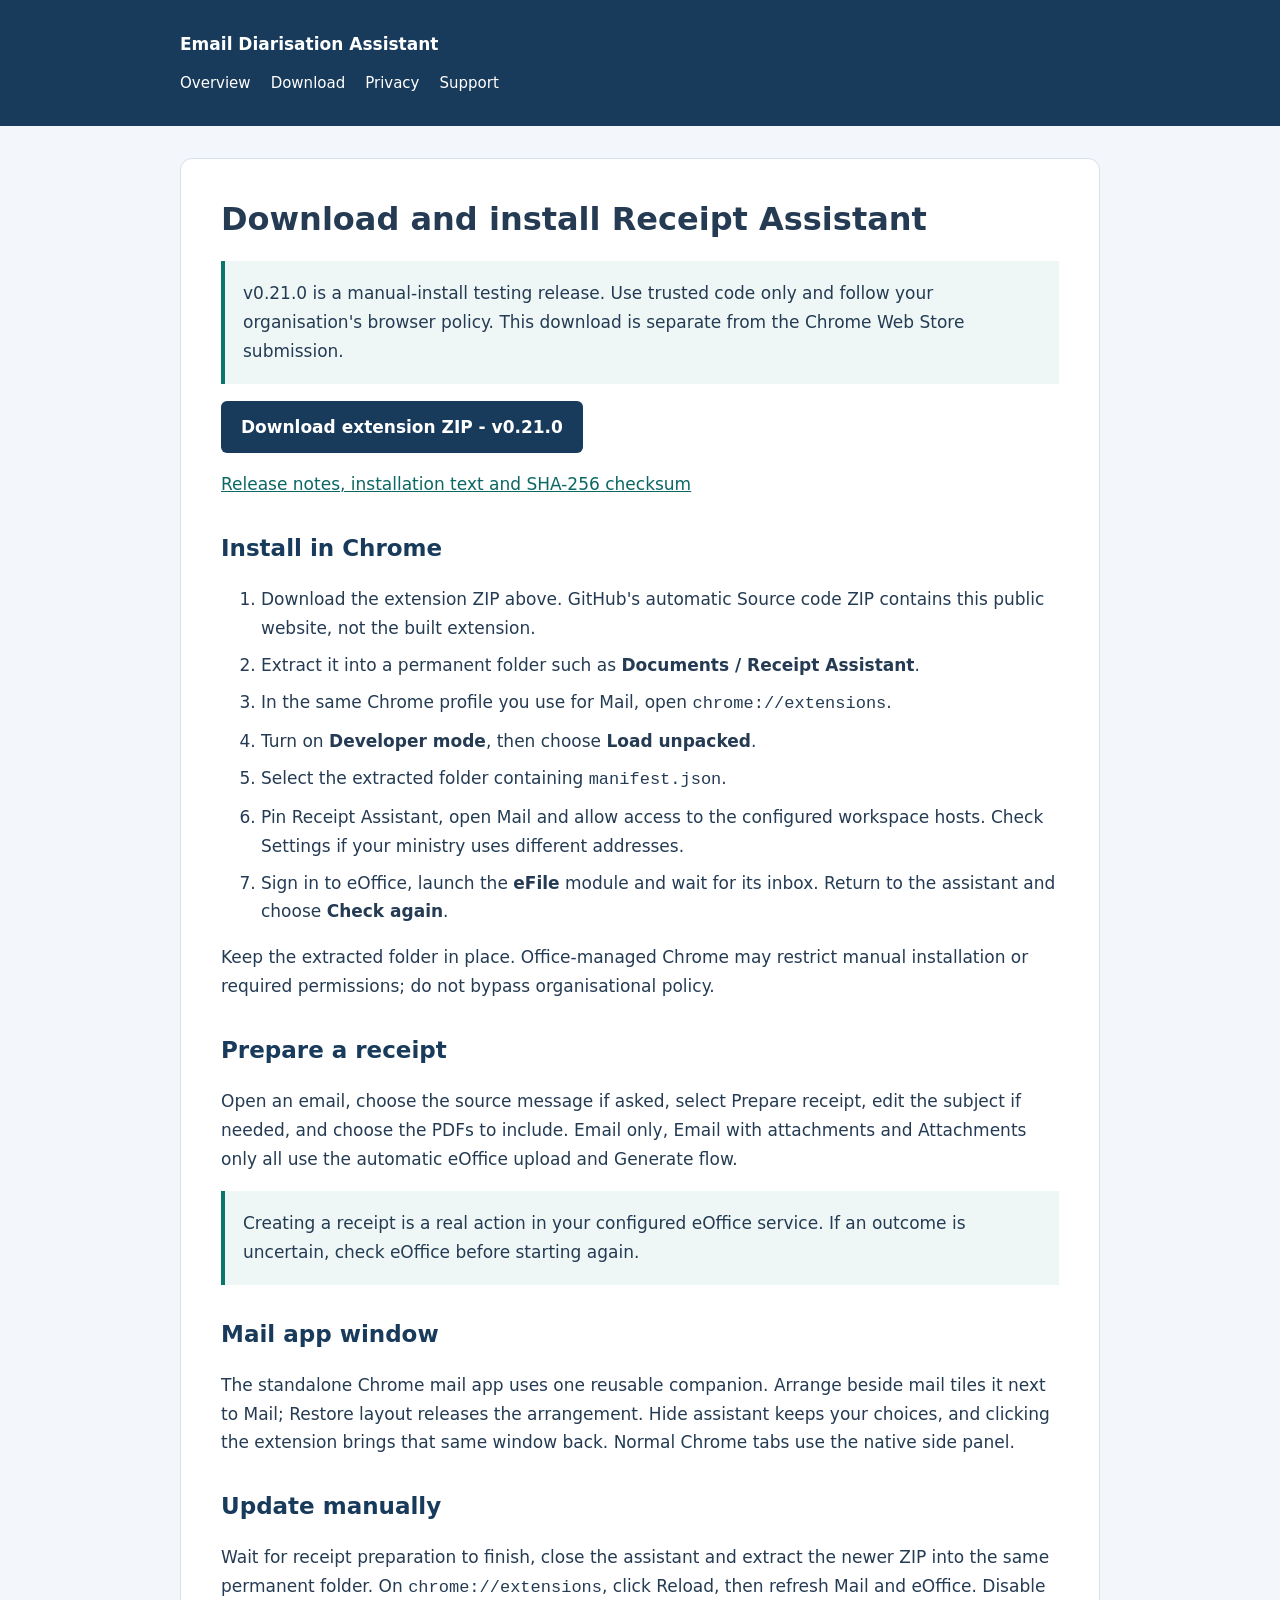
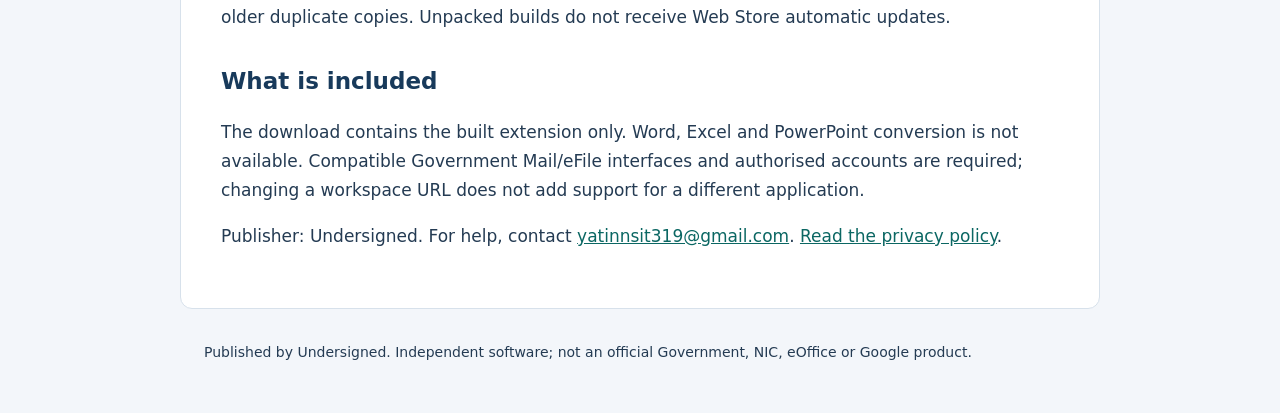
==== download.html @ d0b3bc7a "Publish v0.21.0 manual installation guide and current privacy disclosures" ====
<!doctype html><html lang="en"><head><meta charset="utf-8"><meta name="viewport" content="width=device-width,initial-scale=1"><meta name="referrer" content="no-referrer"><meta http-equiv="Content-Security-Policy" content="default-src 'none'; style-src 'self'; img-src 'self'; base-uri 'none'; form-action 'none'"><title>Download | Receipt Assistant</title><link rel="stylesheet" href="style.css"></head><body><header><strong>Email Diarisation Assistant</strong><nav><a href="index.html">Overview</a><a href="download.html">Download</a><a href="privacy.html">Privacy</a><a href="support.html">Support</a></nav></header><main><h1>Download and install Receipt Assistant</h1><p class="notice">v0.21.0 is a manual-install testing release. Use trusted code only and follow your organisation's browser policy. This download is separate from the Chrome Web Store submission.</p><p><a class="download-button" href="https://github.com/leapfrog7/receipt-assistant-site/releases/download/v0.21.0/email-diarisation-assistant-0.21.0.zip">Download extension ZIP - v0.21.0</a></p><p><a href="https://github.com/leapfrog7/receipt-assistant-site/releases/tag/v0.21.0">Release notes, installation text and SHA-256 checksum</a></p><h2>Install in Chrome</h2><ol><li>Download the extension ZIP above. GitHub's automatic Source code ZIP contains this public website, not the built extension.</li><li>Extract it into a permanent folder such as <strong>Documents / Receipt Assistant</strong>.</li><li>In the same Chrome profile you use for Mail, open <code>chrome://extensions</code>.</li><li>Turn on <strong>Developer mode</strong>, then choose <strong>Load unpacked</strong>.</li><li>Select the extracted folder containing <code>manifest.json</code>.</li><li>Pin Receipt Assistant, open Mail and allow access to the configured workspace hosts. Check Settings if your ministry uses different addresses.</li><li>Sign in to eOffice, launch the <strong>eFile</strong> module and wait for its inbox. Return to the assistant and choose <strong>Check again</strong>.</li></ol><p>Keep the extracted folder in place. Office-managed Chrome may restrict manual installation or required permissions; do not bypass organisational policy.</p><h2>Prepare a receipt</h2><p>Open an email, choose the source message if asked, select Prepare receipt, edit the subject if needed, and choose the PDFs to include. Email only, Email with attachments and Attachments only all use the automatic eOffice upload and Generate flow.</p><p class="notice">Creating a receipt is a real action in your configured eOffice service. If an outcome is uncertain, check eOffice before starting again.</p><h2>Mail app window</h2><p>The standalone Chrome mail app uses one reusable companion. Arrange beside mail tiles it next to Mail; Restore layout releases the arrangement. Hide assistant keeps your choices, and clicking the extension brings that same window back. Normal Chrome tabs use the native side panel.</p><h2>Update manually</h2><p>Wait for receipt preparation to finish, close the assistant and extract the newer ZIP into the same permanent folder. On <code>chrome://extensions</code>, click Reload, then refresh Mail and eOffice. Disable older duplicate copies. Unpacked builds do not receive Web Store automatic updates.</p><h2>What is included</h2><p>The download contains the built extension only. Word, Excel and PowerPoint conversion is not available. Compatible Government Mail/eFile interfaces and authorised accounts are required; changing a workspace URL does not add support for a different application.</p><p>Publisher: Undersigned. For help, contact <a href="mailto:yatinnsit319@gmail.com">yatinnsit319@gmail.com</a>. <a href="privacy.html">Read the privacy policy</a>.</p></main><footer>Published by Undersigned. Independent software; not an official Government, NIC, eOffice or Google product.</footer></body></html>
---- style.css ----
*{box-sizing:border-box}body{margin:0;background:#f3f6fa;color:#243b53;font:17px/1.7 system-ui,sans-serif}header{background:#183a5b;color:white;padding:30px max(24px,calc((100% - 920px)/2))}header a{color:white;text-decoration:none;margin-right:22px}nav{font-size:15px;margin-top:12px}main{max-width:920px;margin:32px auto;background:white;border:1px solid #d7e1eb;border-radius:12px;padding:40px}h1{font-size:32px;line-height:1.25;margin-top:0}h2{font-size:23px;margin:30px 0 10px;color:#183a5b}a{color:#0b6763}li{margin:8px 0}.notice{padding:18px;border-left:4px solid #0b766e;background:#eef7f6}.muted{color:#52677d;font-size:15px}footer{max-width:920px;margin:24px auto;padding:0 24px 30px;font-size:14px}table{border-collapse:collapse;width:100%}td,th{padding:12px;text-align:left;border:1px solid #d7e1eb;vertical-align:top}@media(max-width:640px){main{margin:16px;padding:24px}h1{font-size:27px}table{font-size:14px}}
.download-button{display:inline-block;background:#183a5b;color:white;padding:12px 20px;border-radius:6px;font-weight:650;text-decoration:none}.download-button:hover{background:#264d72}a:focus-visible{outline:3px solid #176eaa;outline-offset:4px}code{overflow-wrap:anywhere}nav{display:flex;gap:10px 20px;flex-wrap:wrap}header nav a{margin-right:0}
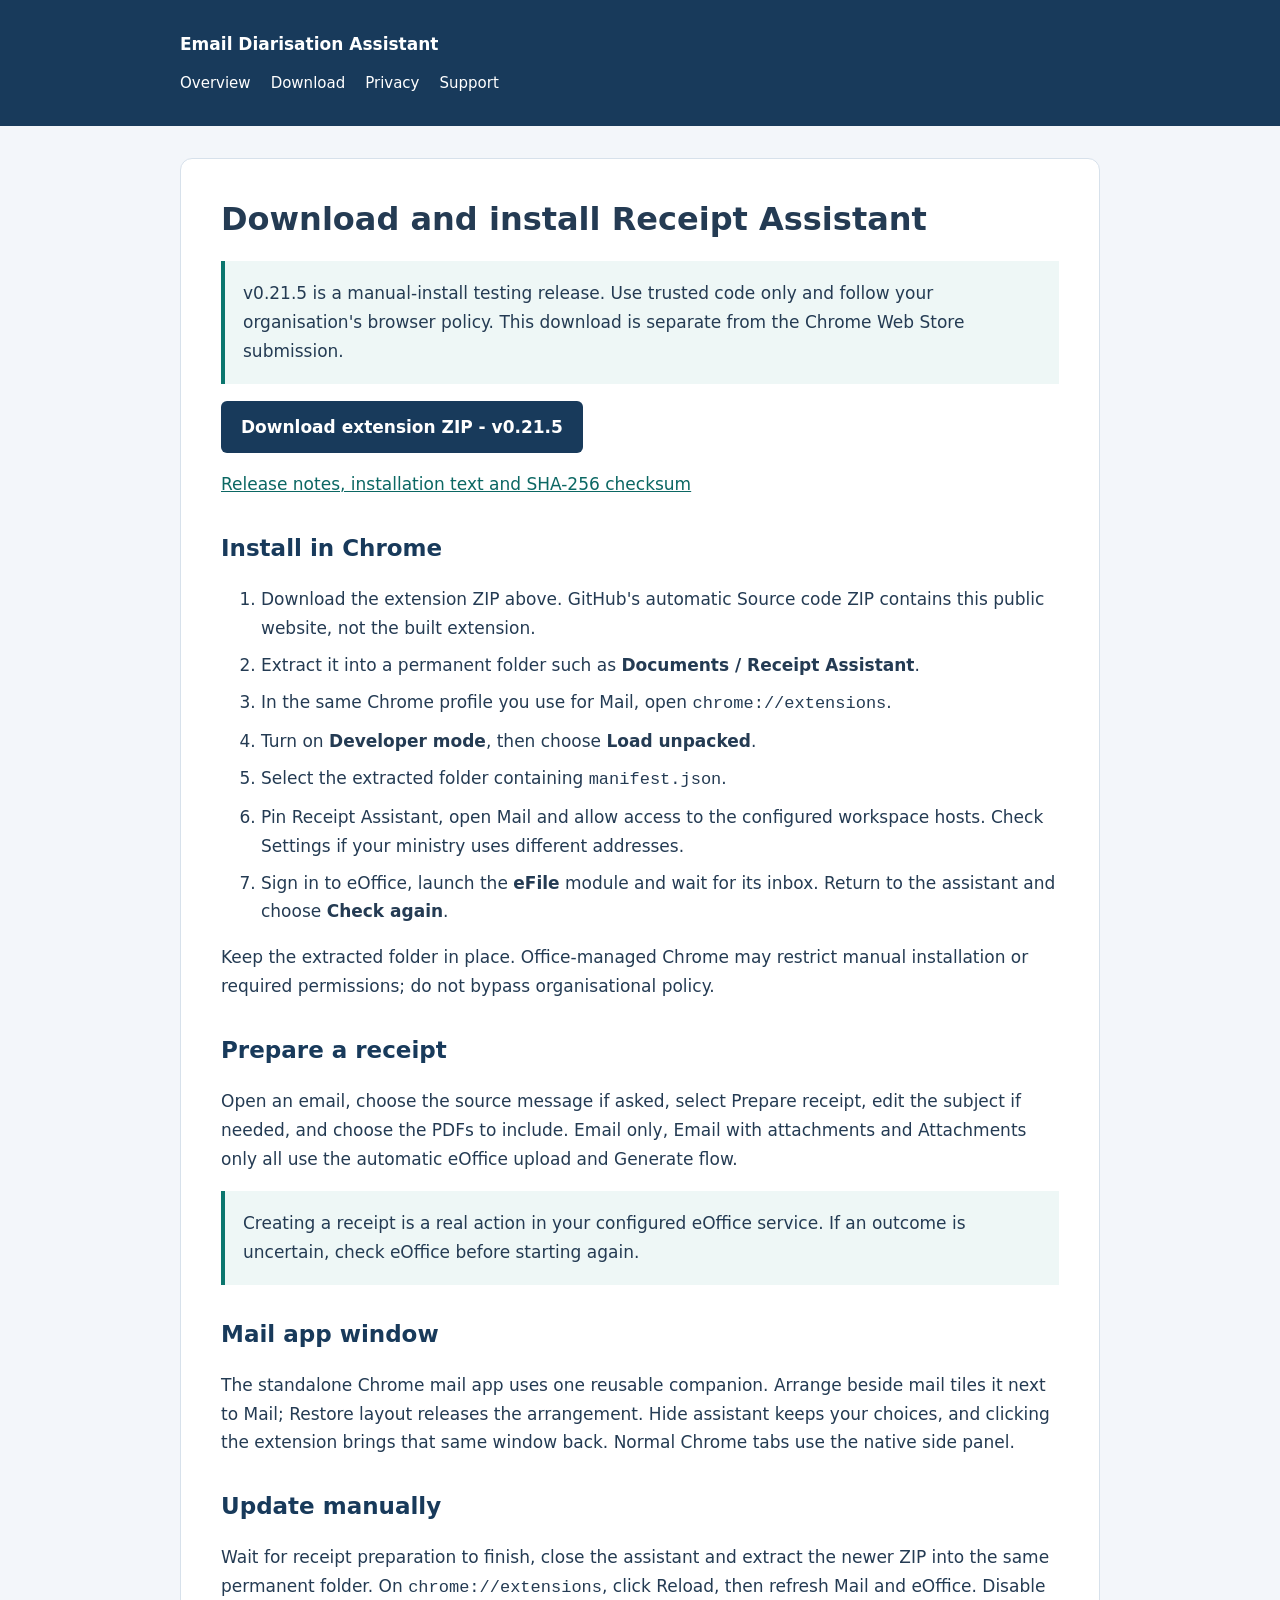
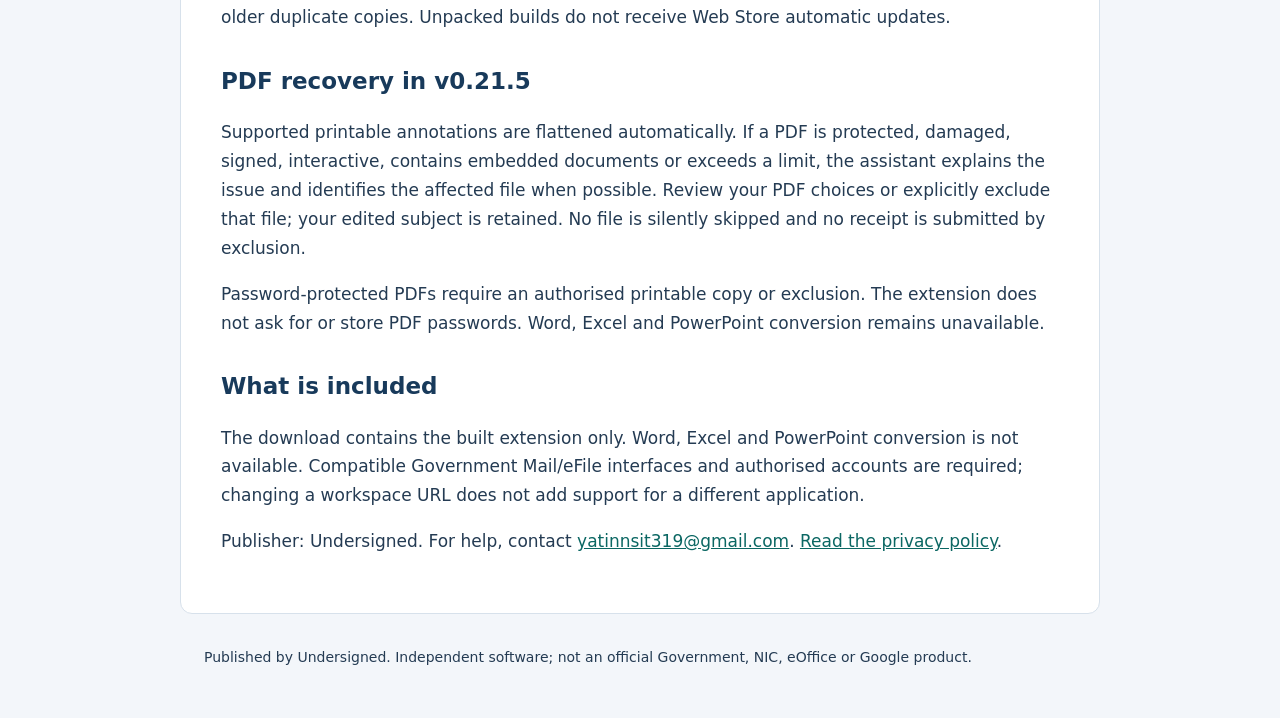
==== commit 8e3d8a2a: "Publish v0.21.5 download and PDF resilience guidance" ====
--- a/download.html
+++ b/download.html
@@ -1 +1 @@
-<!doctype html><html lang="en"><head><meta charset="utf-8"><meta name="viewport" content="width=device-width,initial-scale=1"><meta name="referrer" content="no-referrer"><meta http-equiv="Content-Security-Policy" content="default-src 'none'; style-src 'self'; img-src 'self'; base-uri 'none'; form-action 'none'"><title>Download | Receipt Assistant</title><link rel="stylesheet" href="style.css"></head><body><header><strong>Email Diarisation Assistant</strong><nav><a href="index.html">Overview</a><a href="download.html">Download</a><a href="privacy.html">Privacy</a><a href="support.html">Support</a></nav></header><main><h1>Download and install Receipt Assistant</h1><p class="notice">v0.21.0 is a manual-install testing release. Use trusted code only and follow your organisation's browser policy. This download is separate from the Chrome Web Store submission.</p><p><a class="download-button" href="https://github.com/leapfrog7/receipt-assistant-site/releases/download/v0.21.0/email-diarisation-assistant-0.21.0.zip">Download extension ZIP - v0.21.0</a></p><p><a href="https://github.com/leapfrog7/receipt-assistant-site/releases/tag/v0.21.0">Release notes, installation text and SHA-256 checksum</a></p><h2>Install in Chrome</h2><ol><li>Download the extension ZIP above. GitHub's automatic Source code ZIP contains this public website, not the built extension.</li><li>Extract it into a permanent folder such as <strong>Documents / Receipt Assistant</strong>.</li><li>In the same Chrome profile you use for Mail, open <code>chrome://extensions</code>.</li><li>Turn on <strong>Developer mode</strong>, then choose <strong>Load unpacked</strong>.</li><li>Select the extracted folder containing <code>manifest.json</code>.</li><li>Pin Receipt Assistant, open Mail and allow access to the configured workspace hosts. Check Settings if your ministry uses different addresses.</li><li>Sign in to eOffice, launch the <strong>eFile</strong> module and wait for its inbox. Return to the assistant and choose <strong>Check again</strong>.</li></ol><p>Keep the extracted folder in place. Office-managed Chrome may restrict manual installation or required permissions; do not bypass organisational policy.</p><h2>Prepare a receipt</h2><p>Open an email, choose the source message if asked, select Prepare receipt, edit the subject if needed, and choose the PDFs to include. Email only, Email with attachments and Attachments only all use the automatic eOffice upload and Generate flow.</p><p class="notice">Creating a receipt is a real action in your configured eOffice service. If an outcome is uncertain, check eOffice before starting again.</p><h2>Mail app window</h2><p>The standalone Chrome mail app uses one reusable companion. Arrange beside mail tiles it next to Mail; Restore layout releases the arrangement. Hide assistant keeps your choices, and clicking the extension brings that same window back. Normal Chrome tabs use the native side panel.</p><h2>Update manually</h2><p>Wait for receipt preparation to finish, close the assistant and extract the newer ZIP into the same permanent folder. On <code>chrome://extensions</code>, click Reload, then refresh Mail and eOffice. Disable older duplicate copies. Unpacked builds do not receive Web Store automatic updates.</p><h2>What is included</h2><p>The download contains the built extension only. Word, Excel and PowerPoint conversion is not available. Compatible Government Mail/eFile interfaces and authorised accounts are required; changing a workspace URL does not add support for a different application.</p><p>Publisher: Undersigned. For help, contact <a href="mailto:yatinnsit319@gmail.com">yatinnsit319@gmail.com</a>. <a href="privacy.html">Read the privacy policy</a>.</p></main><footer>Published by Undersigned. Independent software; not an official Government, NIC, eOffice or Google product.</footer></body></html>+<!doctype html><html lang="en"><head><meta charset="utf-8"><meta name="viewport" content="width=device-width,initial-scale=1"><meta name="referrer" content="no-referrer"><meta http-equiv="Content-Security-Policy" content="default-src 'none'; style-src 'self'; img-src 'self'; base-uri 'none'; form-action 'none'"><title>Download | Receipt Assistant</title><link rel="stylesheet" href="style.css"></head><body><header><strong>Email Diarisation Assistant</strong><nav><a href="index.html">Overview</a><a href="download.html">Download</a><a href="privacy.html">Privacy</a><a href="support.html">Support</a></nav></header><main><h1>Download and install Receipt Assistant</h1><p class="notice">v0.21.5 is a manual-install testing release. Use trusted code only and follow your organisation's browser policy. This download is separate from the Chrome Web Store submission.</p><p><a class="download-button" href="https://github.com/leapfrog7/receipt-assistant-site/releases/download/v0.21.5/email-diarisation-assistant-0.21.5.zip">Download extension ZIP - v0.21.5</a></p><p><a href="https://github.com/leapfrog7/receipt-assistant-site/releases/tag/v0.21.5">Release notes, installation text and SHA-256 checksum</a></p><h2>Install in Chrome</h2><ol><li>Download the extension ZIP above. GitHub's automatic Source code ZIP contains this public website, not the built extension.</li><li>Extract it into a permanent folder such as <strong>Documents / Receipt Assistant</strong>.</li><li>In the same Chrome profile you use for Mail, open <code>chrome://extensions</code>.</li><li>Turn on <strong>Developer mode</strong>, then choose <strong>Load unpacked</strong>.</li><li>Select the extracted folder containing <code>manifest.json</code>.</li><li>Pin Receipt Assistant, open Mail and allow access to the configured workspace hosts. Check Settings if your ministry uses different addresses.</li><li>Sign in to eOffice, launch the <strong>eFile</strong> module and wait for its inbox. Return to the assistant and choose <strong>Check again</strong>.</li></ol><p>Keep the extracted folder in place. Office-managed Chrome may restrict manual installation or required permissions; do not bypass organisational policy.</p><h2>Prepare a receipt</h2><p>Open an email, choose the source message if asked, select Prepare receipt, edit the subject if needed, and choose the PDFs to include. Email only, Email with attachments and Attachments only all use the automatic eOffice upload and Generate flow.</p><p class="notice">Creating a receipt is a real action in your configured eOffice service. If an outcome is uncertain, check eOffice before starting again.</p><h2>Mail app window</h2><p>The standalone Chrome mail app uses one reusable companion. Arrange beside mail tiles it next to Mail; Restore layout releases the arrangement. Hide assistant keeps your choices, and clicking the extension brings that same window back. Normal Chrome tabs use the native side panel.</p><h2>Update manually</h2><p>Wait for receipt preparation to finish, close the assistant and extract the newer ZIP into the same permanent folder. On <code>chrome://extensions</code>, click Reload, then refresh Mail and eOffice. Disable older duplicate copies. Unpacked builds do not receive Web Store automatic updates.</p><h2>PDF recovery in v0.21.5</h2><p>Supported printable annotations are flattened automatically. If a PDF is protected, damaged, signed, interactive, contains embedded documents or exceeds a limit, the assistant explains the issue and identifies the affected file when possible. Review your PDF choices or explicitly exclude that file; your edited subject is retained. No file is silently skipped and no receipt is submitted by exclusion.</p><p>Password-protected PDFs require an authorised printable copy or exclusion. The extension does not ask for or store PDF passwords. Word, Excel and PowerPoint conversion remains unavailable.</p><h2>What is included</h2><p>The download contains the built extension only. Word, Excel and PowerPoint conversion is not available. Compatible Government Mail/eFile interfaces and authorised accounts are required; changing a workspace URL does not add support for a different application.</p><p>Publisher: Undersigned. For help, contact <a href="mailto:yatinnsit319@gmail.com">yatinnsit319@gmail.com</a>. <a href="privacy.html">Read the privacy policy</a>.</p></main><footer>Published by Undersigned. Independent software; not an official Government, NIC, eOffice or Google product.</footer></body></html>
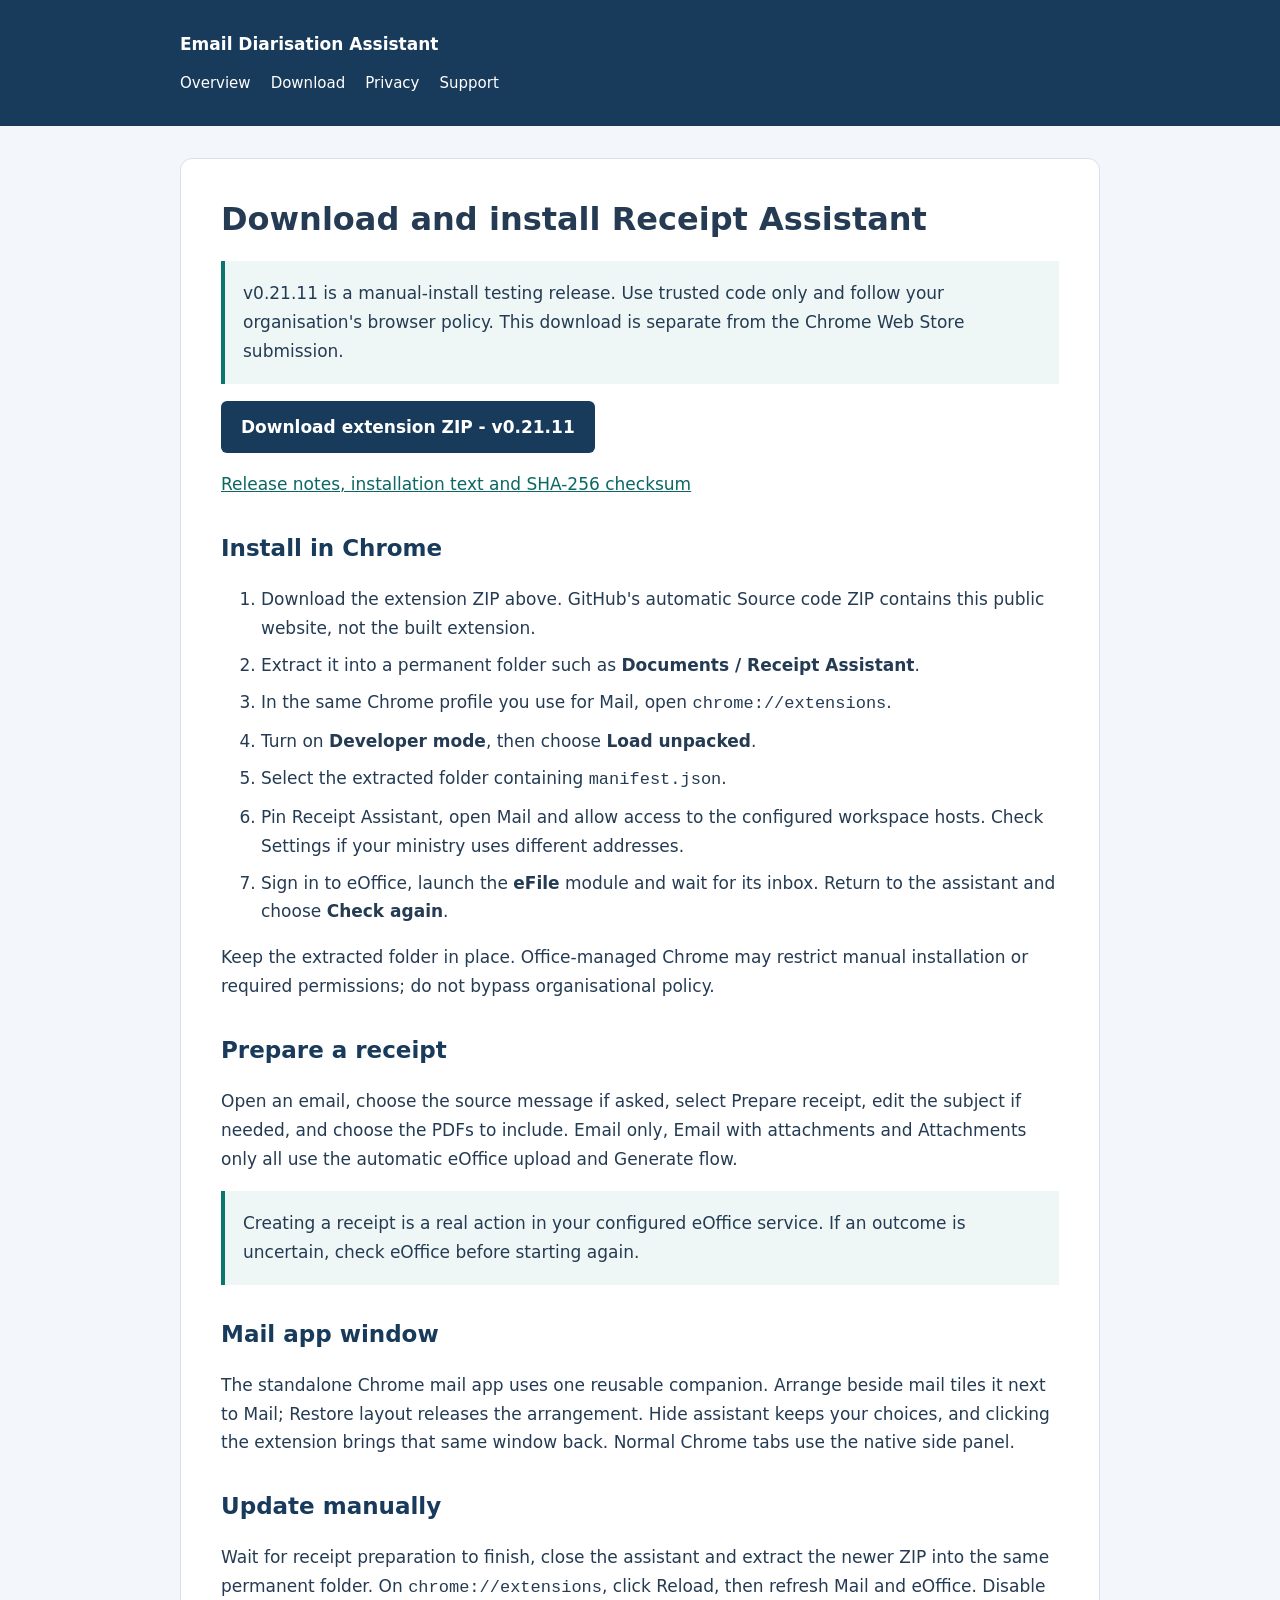
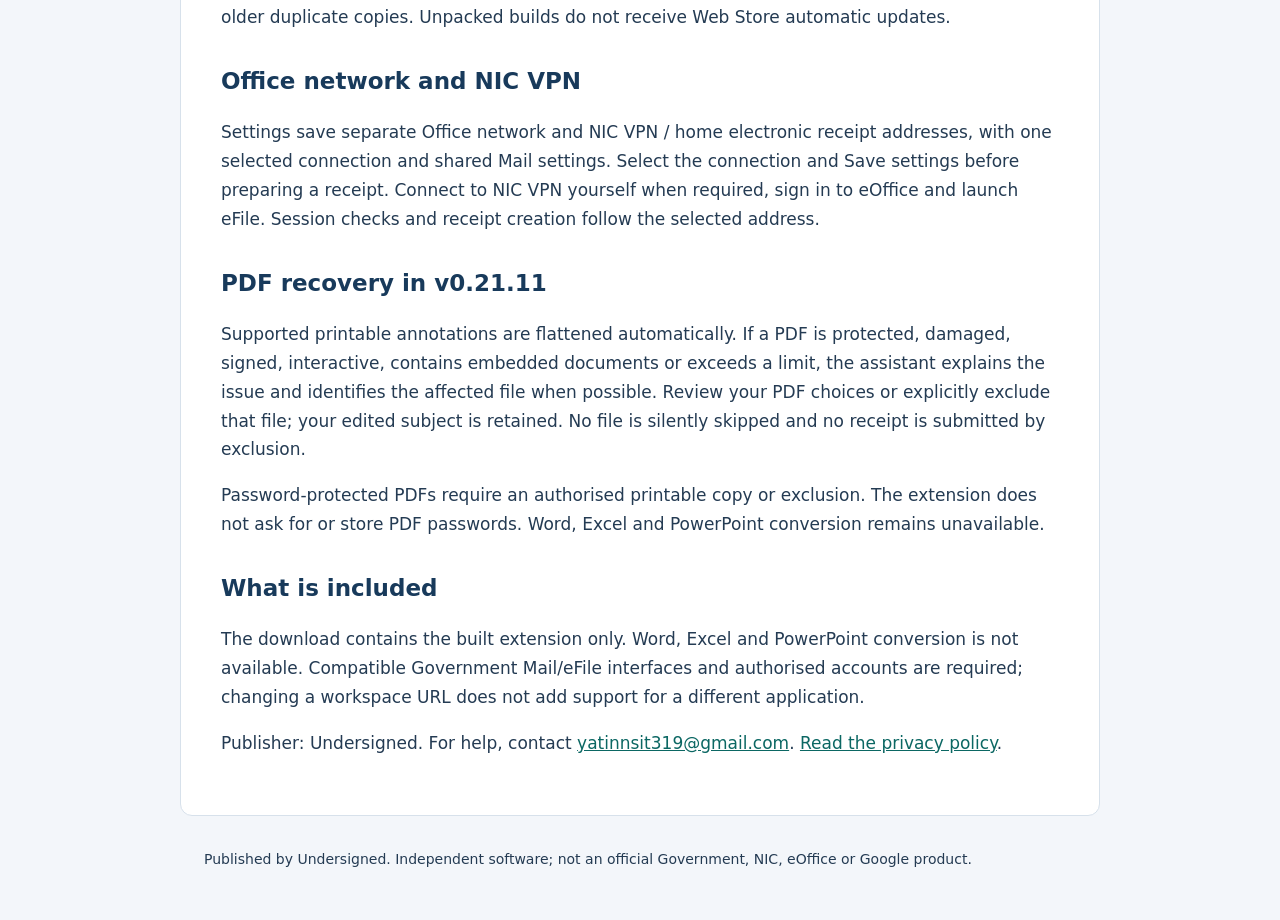
==== commit ace8997f: "Publish v0.21.11 installation guide and NIC VPN profiles" ====
--- a/download.html
+++ b/download.html
@@ -1 +1 @@
-<!doctype html><html lang="en"><head><meta charset="utf-8"><meta name="viewport" content="width=device-width,initial-scale=1"><meta name="referrer" content="no-referrer"><meta http-equiv="Content-Security-Policy" content="default-src 'none'; style-src 'self'; img-src 'self'; base-uri 'none'; form-action 'none'"><title>Download | Receipt Assistant</title><link rel="stylesheet" href="style.css"></head><body><header><strong>Email Diarisation Assistant</strong><nav><a href="index.html">Overview</a><a href="download.html">Download</a><a href="privacy.html">Privacy</a><a href="support.html">Support</a></nav></header><main><h1>Download and install Receipt Assistant</h1><p class="notice">v0.21.5 is a manual-install testing release. Use trusted code only and follow your organisation's browser policy. This download is separate from the Chrome Web Store submission.</p><p><a class="download-button" href="https://github.com/leapfrog7/receipt-assistant-site/releases/download/v0.21.5/email-diarisation-assistant-0.21.5.zip">Download extension ZIP - v0.21.5</a></p><p><a href="https://github.com/leapfrog7/receipt-assistant-site/releases/tag/v0.21.5">Release notes, installation text and SHA-256 checksum</a></p><h2>Install in Chrome</h2><ol><li>Download the extension ZIP above. GitHub's automatic Source code ZIP contains this public website, not the built extension.</li><li>Extract it into a permanent folder such as <strong>Documents / Receipt Assistant</strong>.</li><li>In the same Chrome profile you use for Mail, open <code>chrome://extensions</code>.</li><li>Turn on <strong>Developer mode</strong>, then choose <strong>Load unpacked</strong>.</li><li>Select the extracted folder containing <code>manifest.json</code>.</li><li>Pin Receipt Assistant, open Mail and allow access to the configured workspace hosts. Check Settings if your ministry uses different addresses.</li><li>Sign in to eOffice, launch the <strong>eFile</strong> module and wait for its inbox. Return to the assistant and choose <strong>Check again</strong>.</li></ol><p>Keep the extracted folder in place. Office-managed Chrome may restrict manual installation or required permissions; do not bypass organisational policy.</p><h2>Prepare a receipt</h2><p>Open an email, choose the source message if asked, select Prepare receipt, edit the subject if needed, and choose the PDFs to include. Email only, Email with attachments and Attachments only all use the automatic eOffice upload and Generate flow.</p><p class="notice">Creating a receipt is a real action in your configured eOffice service. If an outcome is uncertain, check eOffice before starting again.</p><h2>Mail app window</h2><p>The standalone Chrome mail app uses one reusable companion. Arrange beside mail tiles it next to Mail; Restore layout releases the arrangement. Hide assistant keeps your choices, and clicking the extension brings that same window back. Normal Chrome tabs use the native side panel.</p><h2>Update manually</h2><p>Wait for receipt preparation to finish, close the assistant and extract the newer ZIP into the same permanent folder. On <code>chrome://extensions</code>, click Reload, then refresh Mail and eOffice. Disable older duplicate copies. Unpacked builds do not receive Web Store automatic updates.</p><h2>PDF recovery in v0.21.5</h2><p>Supported printable annotations are flattened automatically. If a PDF is protected, damaged, signed, interactive, contains embedded documents or exceeds a limit, the assistant explains the issue and identifies the affected file when possible. Review your PDF choices or explicitly exclude that file; your edited subject is retained. No file is silently skipped and no receipt is submitted by exclusion.</p><p>Password-protected PDFs require an authorised printable copy or exclusion. The extension does not ask for or store PDF passwords. Word, Excel and PowerPoint conversion remains unavailable.</p><h2>What is included</h2><p>The download contains the built extension only. Word, Excel and PowerPoint conversion is not available. Compatible Government Mail/eFile interfaces and authorised accounts are required; changing a workspace URL does not add support for a different application.</p><p>Publisher: Undersigned. For help, contact <a href="mailto:yatinnsit319@gmail.com">yatinnsit319@gmail.com</a>. <a href="privacy.html">Read the privacy policy</a>.</p></main><footer>Published by Undersigned. Independent software; not an official Government, NIC, eOffice or Google product.</footer></body></html>
+<!doctype html><html lang="en"><head><meta charset="utf-8"><meta name="viewport" content="width=device-width,initial-scale=1"><meta name="referrer" content="no-referrer"><meta http-equiv="Content-Security-Policy" content="default-src 'none'; style-src 'self'; img-src 'self'; base-uri 'none'; form-action 'none'"><title>Download | Receipt Assistant</title><link rel="stylesheet" href="style.css"></head><body><header><strong>Email Diarisation Assistant</strong><nav><a href="index.html">Overview</a><a href="download.html">Download</a><a href="privacy.html">Privacy</a><a href="support.html">Support</a></nav></header><main><h1>Download and install Receipt Assistant</h1><p class="notice">v0.21.11 is a manual-install testing release. Use trusted code only and follow your organisation's browser policy. This download is separate from the Chrome Web Store submission.</p><p><a class="download-button" href="https://github.com/leapfrog7/receipt-assistant-site/releases/download/v0.21.11/email-diarisation-assistant-0.21.11.zip">Download extension ZIP - v0.21.11</a></p><p><a href="https://github.com/leapfrog7/receipt-assistant-site/releases/tag/v0.21.11">Release notes, installation text and SHA-256 checksum</a></p><h2>Install in Chrome</h2><ol><li>Download the extension ZIP above. GitHub's automatic Source code ZIP contains this public website, not the built extension.</li><li>Extract it into a permanent folder such as <strong>Documents / Receipt Assistant</strong>.</li><li>In the same Chrome profile you use for Mail, open <code>chrome://extensions</code>.</li><li>Turn on <strong>Developer mode</strong>, then choose <strong>Load unpacked</strong>.</li><li>Select the extracted folder containing <code>manifest.json</code>.</li><li>Pin Receipt Assistant, open Mail and allow access to the configured workspace hosts. Check Settings if your ministry uses different addresses.</li><li>Sign in to eOffice, launch the <strong>eFile</strong> module and wait for its inbox. Return to the assistant and choose <strong>Check again</strong>.</li></ol><p>Keep the extracted folder in place. Office-managed Chrome may restrict manual installation or required permissions; do not bypass organisational policy.</p><h2>Prepare a receipt</h2><p>Open an email, choose the source message if asked, select Prepare receipt, edit the subject if needed, and choose the PDFs to include. Email only, Email with attachments and Attachments only all use the automatic eOffice upload and Generate flow.</p><p class="notice">Creating a receipt is a real action in your configured eOffice service. If an outcome is uncertain, check eOffice before starting again.</p><h2>Mail app window</h2><p>The standalone Chrome mail app uses one reusable companion. Arrange beside mail tiles it next to Mail; Restore layout releases the arrangement. Hide assistant keeps your choices, and clicking the extension brings that same window back. Normal Chrome tabs use the native side panel.</p><h2>Update manually</h2><p>Wait for receipt preparation to finish, close the assistant and extract the newer ZIP into the same permanent folder. On <code>chrome://extensions</code>, click Reload, then refresh Mail and eOffice. Disable older duplicate copies. Unpacked builds do not receive Web Store automatic updates.</p><h2>Office network and NIC VPN</h2><p>Settings save separate Office network and NIC VPN / home electronic receipt addresses, with one selected connection and shared Mail settings. Select the connection and Save settings before preparing a receipt. Connect to NIC VPN yourself when required, sign in to eOffice and launch eFile. Session checks and receipt creation follow the selected address.</p><h2>PDF recovery in v0.21.11</h2><p>Supported printable annotations are flattened automatically. If a PDF is protected, damaged, signed, interactive, contains embedded documents or exceeds a limit, the assistant explains the issue and identifies the affected file when possible. Review your PDF choices or explicitly exclude that file; your edited subject is retained. No file is silently skipped and no receipt is submitted by exclusion.</p><p>Password-protected PDFs require an authorised printable copy or exclusion. The extension does not ask for or store PDF passwords. Word, Excel and PowerPoint conversion remains unavailable.</p><h2>What is included</h2><p>The download contains the built extension only. Word, Excel and PowerPoint conversion is not available. Compatible Government Mail/eFile interfaces and authorised accounts are required; changing a workspace URL does not add support for a different application.</p><p>Publisher: Undersigned. For help, contact <a href="mailto:yatinnsit319@gmail.com">yatinnsit319@gmail.com</a>. <a href="privacy.html">Read the privacy policy</a>.</p></main><footer>Published by Undersigned. Independent software; not an official Government, NIC, eOffice or Google product.</footer></body></html>
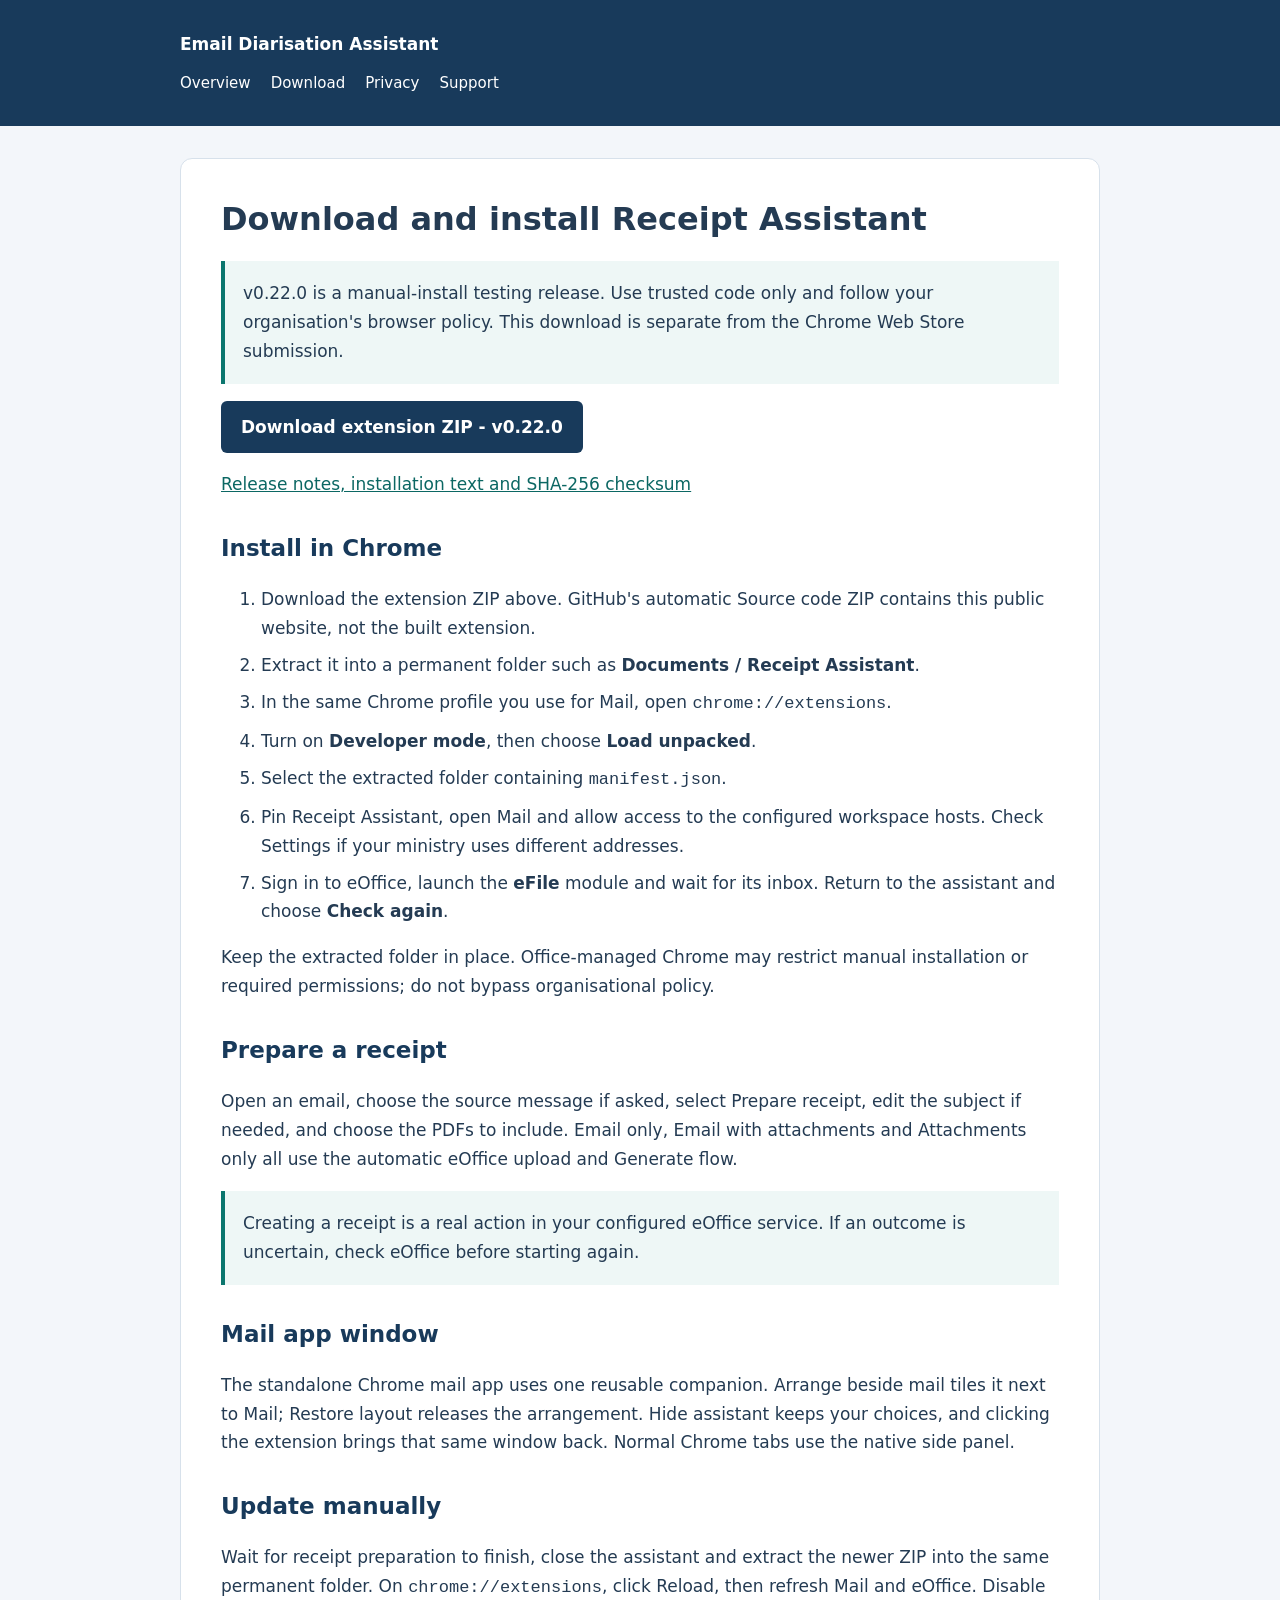
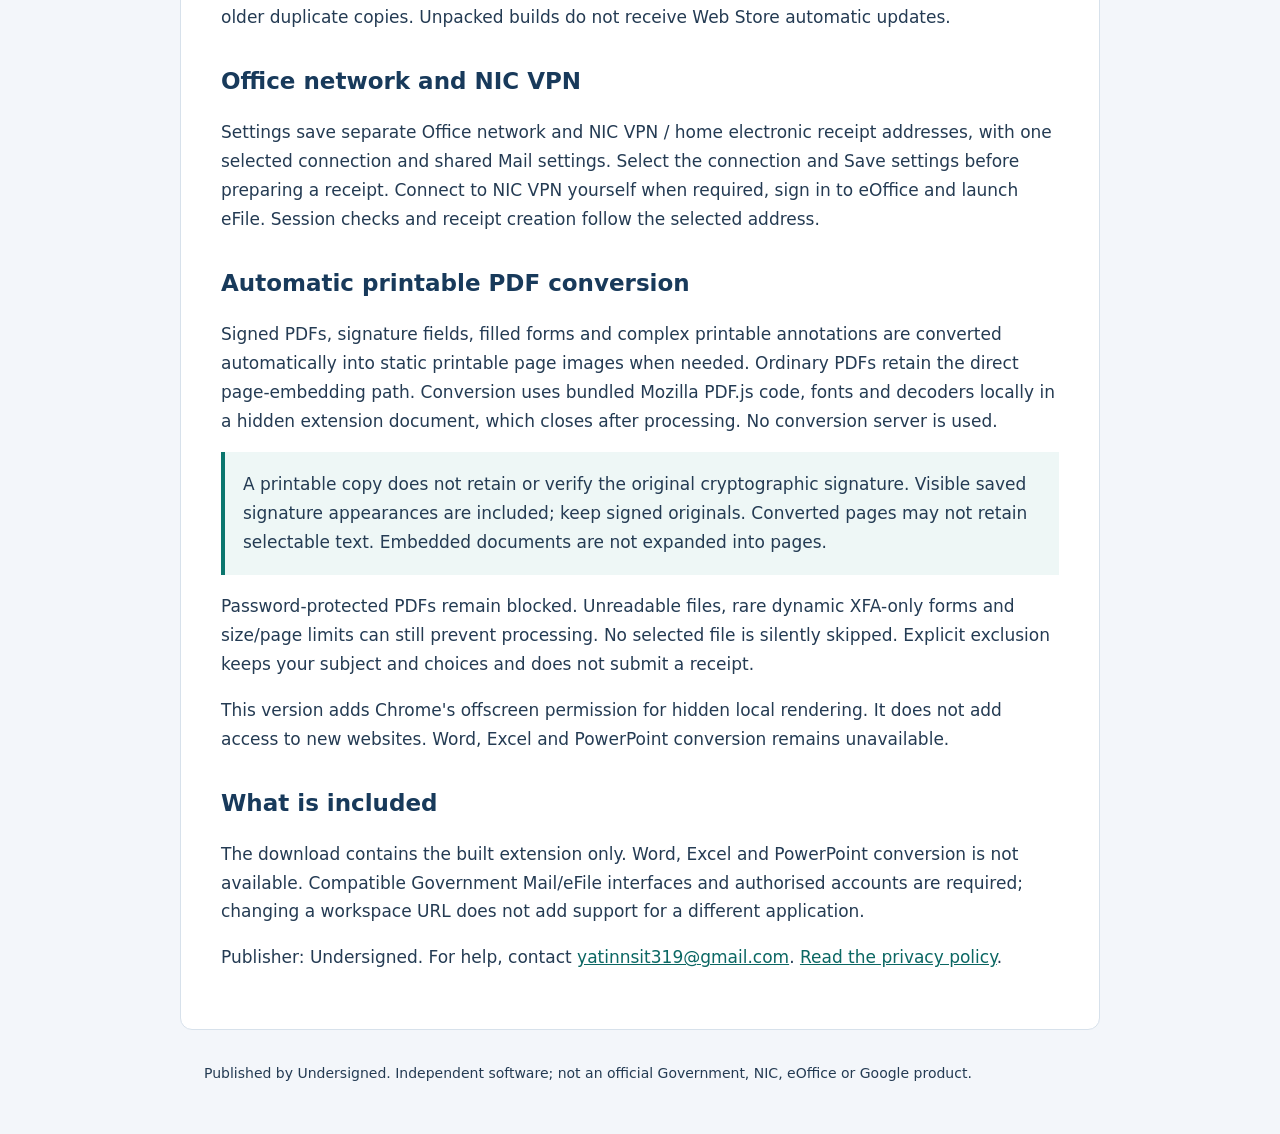
==== commit 823a57aa: "Publish v0.22.0 printable PDF conversion and privacy disclosures" ====
--- a/download.html
+++ b/download.html
@@ -1 +1 @@
-<!doctype html><html lang="en"><head><meta charset="utf-8"><meta name="viewport" content="width=device-width,initial-scale=1"><meta name="referrer" content="no-referrer"><meta http-equiv="Content-Security-Policy" content="default-src 'none'; style-src 'self'; img-src 'self'; base-uri 'none'; form-action 'none'"><title>Download | Receipt Assistant</title><link rel="stylesheet" href="style.css"></head><body><header><strong>Email Diarisation Assistant</strong><nav><a href="index.html">Overview</a><a href="download.html">Download</a><a href="privacy.html">Privacy</a><a href="support.html">Support</a></nav></header><main><h1>Download and install Receipt Assistant</h1><p class="notice">v0.21.11 is a manual-install testing release. Use trusted code only and follow your organisation's browser policy. This download is separate from the Chrome Web Store submission.</p><p><a class="download-button" href="https://github.com/leapfrog7/receipt-assistant-site/releases/download/v0.21.11/email-diarisation-assistant-0.21.11.zip">Download extension ZIP - v0.21.11</a></p><p><a href="https://github.com/leapfrog7/receipt-assistant-site/releases/tag/v0.21.11">Release notes, installation text and SHA-256 checksum</a></p><h2>Install in Chrome</h2><ol><li>Download the extension ZIP above. GitHub's automatic Source code ZIP contains this public website, not the built extension.</li><li>Extract it into a permanent folder such as <strong>Documents / Receipt Assistant</strong>.</li><li>In the same Chrome profile you use for Mail, open <code>chrome://extensions</code>.</li><li>Turn on <strong>Developer mode</strong>, then choose <strong>Load unpacked</strong>.</li><li>Select the extracted folder containing <code>manifest.json</code>.</li><li>Pin Receipt Assistant, open Mail and allow access to the configured workspace hosts. Check Settings if your ministry uses different addresses.</li><li>Sign in to eOffice, launch the <strong>eFile</strong> module and wait for its inbox. Return to the assistant and choose <strong>Check again</strong>.</li></ol><p>Keep the extracted folder in place. Office-managed Chrome may restrict manual installation or required permissions; do not bypass organisational policy.</p><h2>Prepare a receipt</h2><p>Open an email, choose the source message if asked, select Prepare receipt, edit the subject if needed, and choose the PDFs to include. Email only, Email with attachments and Attachments only all use the automatic eOffice upload and Generate flow.</p><p class="notice">Creating a receipt is a real action in your configured eOffice service. If an outcome is uncertain, check eOffice before starting again.</p><h2>Mail app window</h2><p>The standalone Chrome mail app uses one reusable companion. Arrange beside mail tiles it next to Mail; Restore layout releases the arrangement. Hide assistant keeps your choices, and clicking the extension brings that same window back. Normal Chrome tabs use the native side panel.</p><h2>Update manually</h2><p>Wait for receipt preparation to finish, close the assistant and extract the newer ZIP into the same permanent folder. On <code>chrome://extensions</code>, click Reload, then refresh Mail and eOffice. Disable older duplicate copies. Unpacked builds do not receive Web Store automatic updates.</p><h2>Office network and NIC VPN</h2><p>Settings save separate Office network and NIC VPN / home electronic receipt addresses, with one selected connection and shared Mail settings. Select the connection and Save settings before preparing a receipt. Connect to NIC VPN yourself when required, sign in to eOffice and launch eFile. Session checks and receipt creation follow the selected address.</p><h2>PDF recovery in v0.21.11</h2><p>Supported printable annotations are flattened automatically. If a PDF is protected, damaged, signed, interactive, contains embedded documents or exceeds a limit, the assistant explains the issue and identifies the affected file when possible. Review your PDF choices or explicitly exclude that file; your edited subject is retained. No file is silently skipped and no receipt is submitted by exclusion.</p><p>Password-protected PDFs require an authorised printable copy or exclusion. The extension does not ask for or store PDF passwords. Word, Excel and PowerPoint conversion remains unavailable.</p><h2>What is included</h2><p>The download contains the built extension only. Word, Excel and PowerPoint conversion is not available. Compatible Government Mail/eFile interfaces and authorised accounts are required; changing a workspace URL does not add support for a different application.</p><p>Publisher: Undersigned. For help, contact <a href="mailto:yatinnsit319@gmail.com">yatinnsit319@gmail.com</a>. <a href="privacy.html">Read the privacy policy</a>.</p></main><footer>Published by Undersigned. Independent software; not an official Government, NIC, eOffice or Google product.</footer></body></html>
+<!doctype html><html lang="en"><head><meta charset="utf-8"><meta name="viewport" content="width=device-width,initial-scale=1"><meta name="referrer" content="no-referrer"><meta http-equiv="Content-Security-Policy" content="default-src 'none'; style-src 'self'; img-src 'self'; base-uri 'none'; form-action 'none'"><title>Download | Receipt Assistant</title><link rel="stylesheet" href="style.css"></head><body><header><strong>Email Diarisation Assistant</strong><nav><a href="index.html">Overview</a><a href="download.html">Download</a><a href="privacy.html">Privacy</a><a href="support.html">Support</a></nav></header><main><h1>Download and install Receipt Assistant</h1><p class="notice">v0.22.0 is a manual-install testing release. Use trusted code only and follow your organisation's browser policy. This download is separate from the Chrome Web Store submission.</p><p><a class="download-button" href="https://github.com/leapfrog7/receipt-assistant-site/releases/download/v0.22.0/email-diarisation-assistant-0.22.0.zip">Download extension ZIP - v0.22.0</a></p><p><a href="https://github.com/leapfrog7/receipt-assistant-site/releases/tag/v0.22.0">Release notes, installation text and SHA-256 checksum</a></p><h2>Install in Chrome</h2><ol><li>Download the extension ZIP above. GitHub's automatic Source code ZIP contains this public website, not the built extension.</li><li>Extract it into a permanent folder such as <strong>Documents / Receipt Assistant</strong>.</li><li>In the same Chrome profile you use for Mail, open <code>chrome://extensions</code>.</li><li>Turn on <strong>Developer mode</strong>, then choose <strong>Load unpacked</strong>.</li><li>Select the extracted folder containing <code>manifest.json</code>.</li><li>Pin Receipt Assistant, open Mail and allow access to the configured workspace hosts. Check Settings if your ministry uses different addresses.</li><li>Sign in to eOffice, launch the <strong>eFile</strong> module and wait for its inbox. Return to the assistant and choose <strong>Check again</strong>.</li></ol><p>Keep the extracted folder in place. Office-managed Chrome may restrict manual installation or required permissions; do not bypass organisational policy.</p><h2>Prepare a receipt</h2><p>Open an email, choose the source message if asked, select Prepare receipt, edit the subject if needed, and choose the PDFs to include. Email only, Email with attachments and Attachments only all use the automatic eOffice upload and Generate flow.</p><p class="notice">Creating a receipt is a real action in your configured eOffice service. If an outcome is uncertain, check eOffice before starting again.</p><h2>Mail app window</h2><p>The standalone Chrome mail app uses one reusable companion. Arrange beside mail tiles it next to Mail; Restore layout releases the arrangement. Hide assistant keeps your choices, and clicking the extension brings that same window back. Normal Chrome tabs use the native side panel.</p><h2>Update manually</h2><p>Wait for receipt preparation to finish, close the assistant and extract the newer ZIP into the same permanent folder. On <code>chrome://extensions</code>, click Reload, then refresh Mail and eOffice. Disable older duplicate copies. Unpacked builds do not receive Web Store automatic updates.</p><h2>Office network and NIC VPN</h2><p>Settings save separate Office network and NIC VPN / home electronic receipt addresses, with one selected connection and shared Mail settings. Select the connection and Save settings before preparing a receipt. Connect to NIC VPN yourself when required, sign in to eOffice and launch eFile. Session checks and receipt creation follow the selected address.</p><h2>Automatic printable PDF conversion</h2><p>Signed PDFs, signature fields, filled forms and complex printable annotations are converted automatically into static printable page images when needed. Ordinary PDFs retain the direct page-embedding path. Conversion uses bundled Mozilla PDF.js code, fonts and decoders locally in a hidden extension document, which closes after processing. No conversion server is used.</p><p class="notice">A printable copy does not retain or verify the original cryptographic signature. Visible saved signature appearances are included; keep signed originals. Converted pages may not retain selectable text. Embedded documents are not expanded into pages.</p><p>Password-protected PDFs remain blocked. Unreadable files, rare dynamic XFA-only forms and size/page limits can still prevent processing. No selected file is silently skipped. Explicit exclusion keeps your subject and choices and does not submit a receipt.</p><p>This version adds Chrome's offscreen permission for hidden local rendering. It does not add access to new websites. Word, Excel and PowerPoint conversion remains unavailable.</p><h2>What is included</h2><p>The download contains the built extension only. Word, Excel and PowerPoint conversion is not available. Compatible Government Mail/eFile interfaces and authorised accounts are required; changing a workspace URL does not add support for a different application.</p><p>Publisher: Undersigned. For help, contact <a href="mailto:yatinnsit319@gmail.com">yatinnsit319@gmail.com</a>. <a href="privacy.html">Read the privacy policy</a>.</p></main><footer>Published by Undersigned. Independent software; not an official Government, NIC, eOffice or Google product.</footer></body></html>
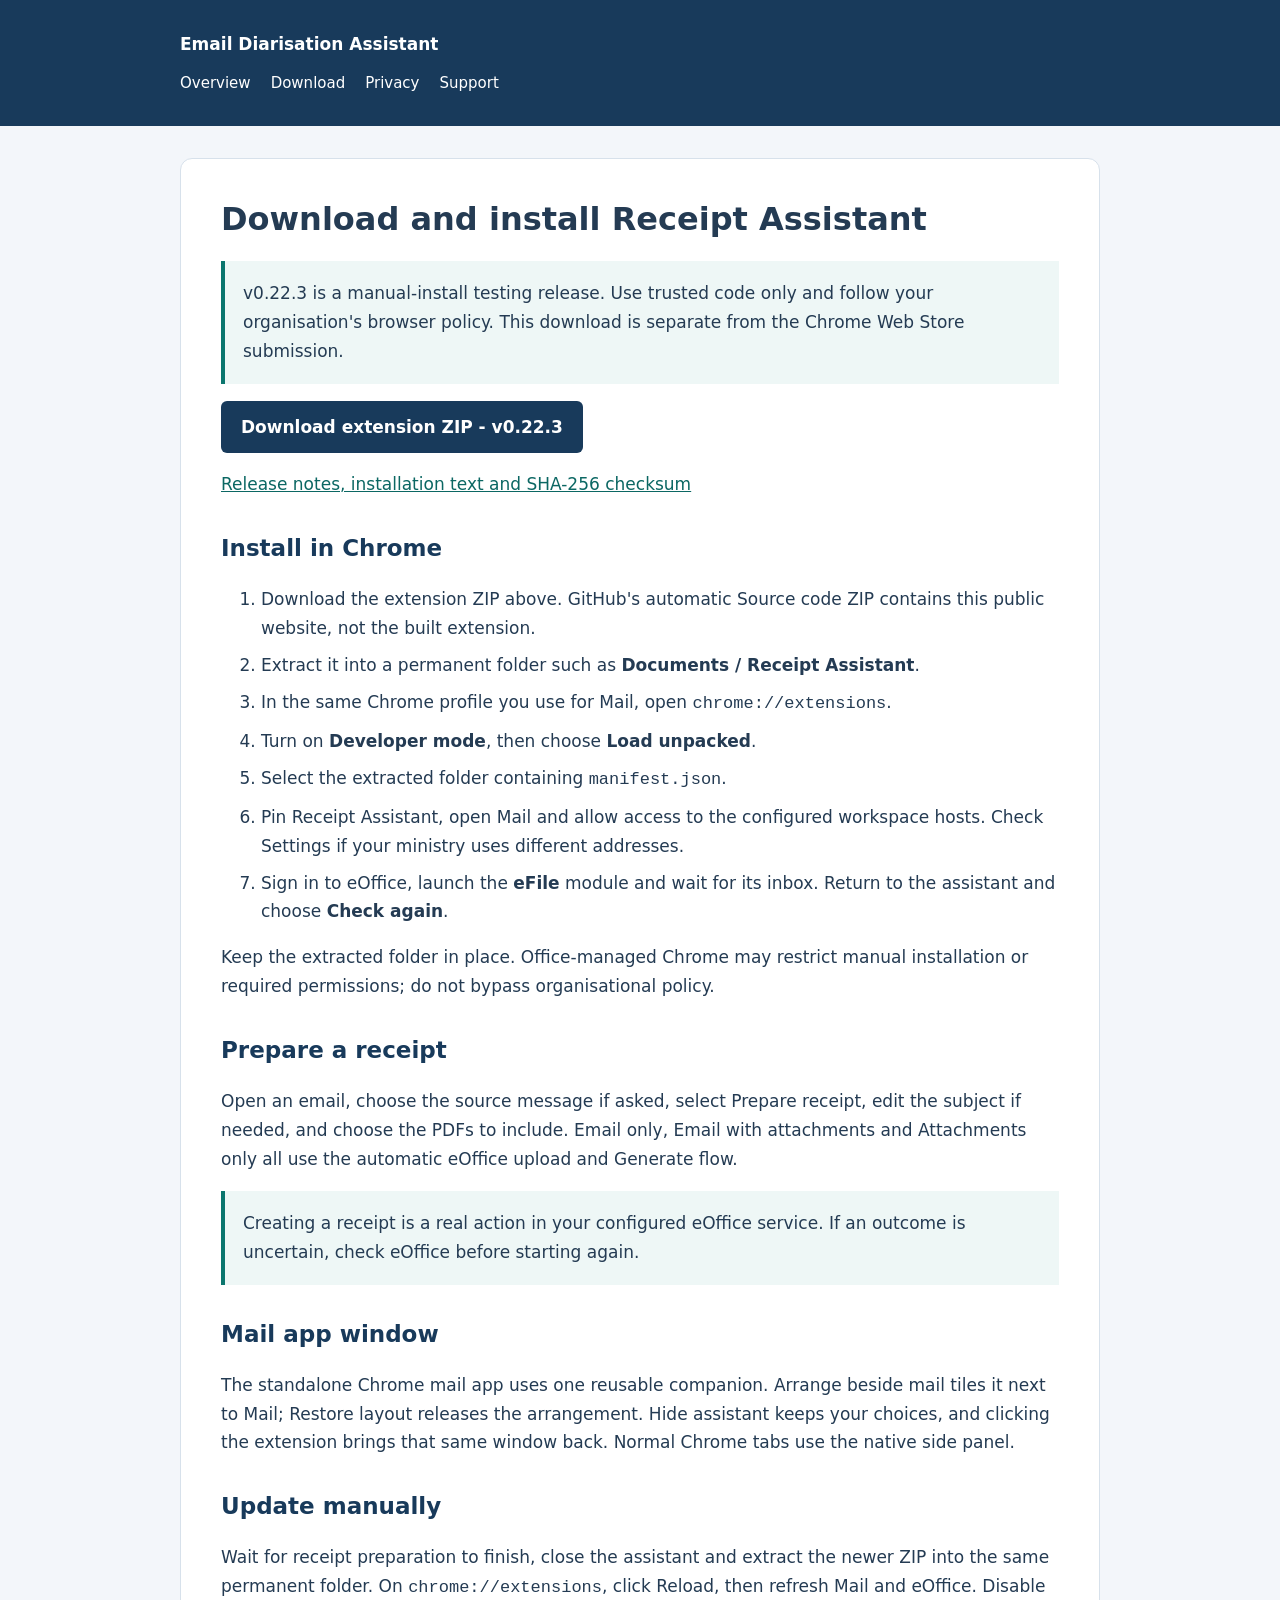
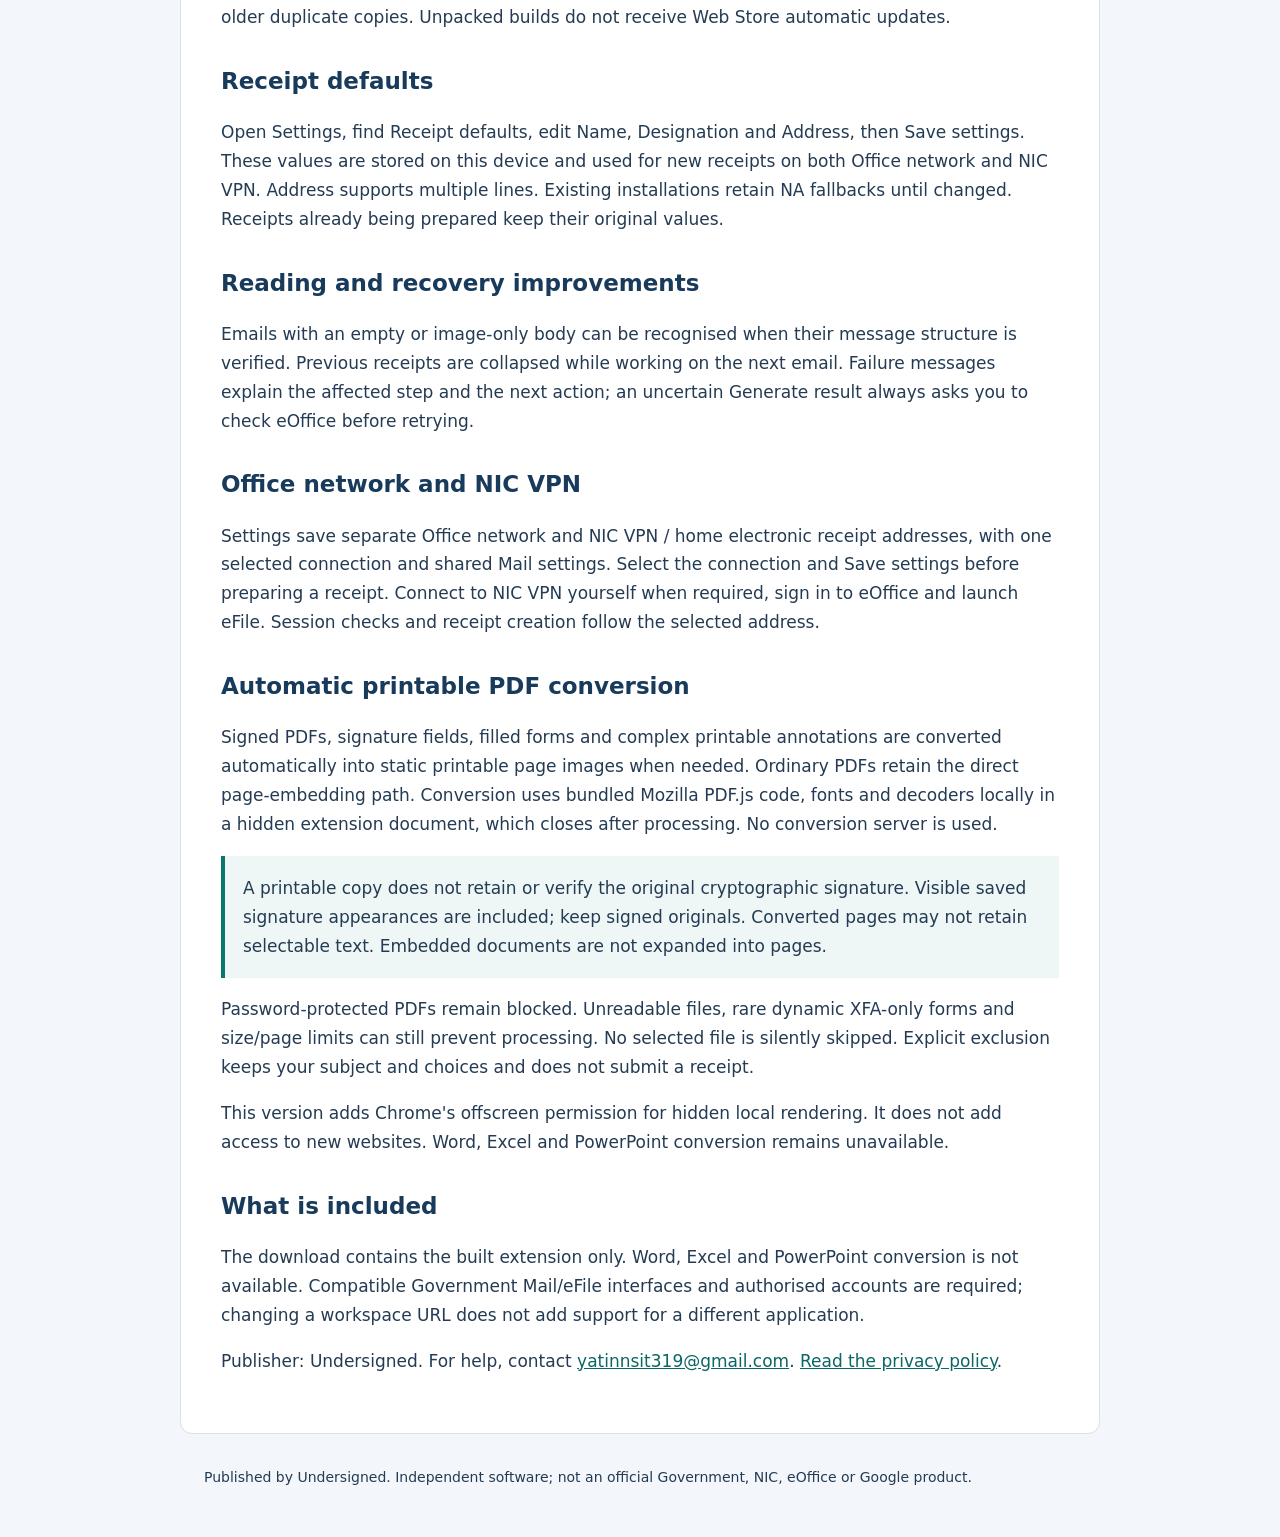
==== commit d0fe4186: "Publish v0.22.3 receipt defaults and UX recovery improvements" ====
--- a/download.html
+++ b/download.html
@@ -1 +1 @@
-<!doctype html><html lang="en"><head><meta charset="utf-8"><meta name="viewport" content="width=device-width,initial-scale=1"><meta name="referrer" content="no-referrer"><meta http-equiv="Content-Security-Policy" content="default-src 'none'; style-src 'self'; img-src 'self'; base-uri 'none'; form-action 'none'"><title>Download | Receipt Assistant</title><link rel="stylesheet" href="style.css"></head><body><header><strong>Email Diarisation Assistant</strong><nav><a href="index.html">Overview</a><a href="download.html">Download</a><a href="privacy.html">Privacy</a><a href="support.html">Support</a></nav></header><main><h1>Download and install Receipt Assistant</h1><p class="notice">v0.22.0 is a manual-install testing release. Use trusted code only and follow your organisation's browser policy. This download is separate from the Chrome Web Store submission.</p><p><a class="download-button" href="https://github.com/leapfrog7/receipt-assistant-site/releases/download/v0.22.0/email-diarisation-assistant-0.22.0.zip">Download extension ZIP - v0.22.0</a></p><p><a href="https://github.com/leapfrog7/receipt-assistant-site/releases/tag/v0.22.0">Release notes, installation text and SHA-256 checksum</a></p><h2>Install in Chrome</h2><ol><li>Download the extension ZIP above. GitHub's automatic Source code ZIP contains this public website, not the built extension.</li><li>Extract it into a permanent folder such as <strong>Documents / Receipt Assistant</strong>.</li><li>In the same Chrome profile you use for Mail, open <code>chrome://extensions</code>.</li><li>Turn on <strong>Developer mode</strong>, then choose <strong>Load unpacked</strong>.</li><li>Select the extracted folder containing <code>manifest.json</code>.</li><li>Pin Receipt Assistant, open Mail and allow access to the configured workspace hosts. Check Settings if your ministry uses different addresses.</li><li>Sign in to eOffice, launch the <strong>eFile</strong> module and wait for its inbox. Return to the assistant and choose <strong>Check again</strong>.</li></ol><p>Keep the extracted folder in place. Office-managed Chrome may restrict manual installation or required permissions; do not bypass organisational policy.</p><h2>Prepare a receipt</h2><p>Open an email, choose the source message if asked, select Prepare receipt, edit the subject if needed, and choose the PDFs to include. Email only, Email with attachments and Attachments only all use the automatic eOffice upload and Generate flow.</p><p class="notice">Creating a receipt is a real action in your configured eOffice service. If an outcome is uncertain, check eOffice before starting again.</p><h2>Mail app window</h2><p>The standalone Chrome mail app uses one reusable companion. Arrange beside mail tiles it next to Mail; Restore layout releases the arrangement. Hide assistant keeps your choices, and clicking the extension brings that same window back. Normal Chrome tabs use the native side panel.</p><h2>Update manually</h2><p>Wait for receipt preparation to finish, close the assistant and extract the newer ZIP into the same permanent folder. On <code>chrome://extensions</code>, click Reload, then refresh Mail and eOffice. Disable older duplicate copies. Unpacked builds do not receive Web Store automatic updates.</p><h2>Office network and NIC VPN</h2><p>Settings save separate Office network and NIC VPN / home electronic receipt addresses, with one selected connection and shared Mail settings. Select the connection and Save settings before preparing a receipt. Connect to NIC VPN yourself when required, sign in to eOffice and launch eFile. Session checks and receipt creation follow the selected address.</p><h2>Automatic printable PDF conversion</h2><p>Signed PDFs, signature fields, filled forms and complex printable annotations are converted automatically into static printable page images when needed. Ordinary PDFs retain the direct page-embedding path. Conversion uses bundled Mozilla PDF.js code, fonts and decoders locally in a hidden extension document, which closes after processing. No conversion server is used.</p><p class="notice">A printable copy does not retain or verify the original cryptographic signature. Visible saved signature appearances are included; keep signed originals. Converted pages may not retain selectable text. Embedded documents are not expanded into pages.</p><p>Password-protected PDFs remain blocked. Unreadable files, rare dynamic XFA-only forms and size/page limits can still prevent processing. No selected file is silently skipped. Explicit exclusion keeps your subject and choices and does not submit a receipt.</p><p>This version adds Chrome's offscreen permission for hidden local rendering. It does not add access to new websites. Word, Excel and PowerPoint conversion remains unavailable.</p><h2>What is included</h2><p>The download contains the built extension only. Word, Excel and PowerPoint conversion is not available. Compatible Government Mail/eFile interfaces and authorised accounts are required; changing a workspace URL does not add support for a different application.</p><p>Publisher: Undersigned. For help, contact <a href="mailto:yatinnsit319@gmail.com">yatinnsit319@gmail.com</a>. <a href="privacy.html">Read the privacy policy</a>.</p></main><footer>Published by Undersigned. Independent software; not an official Government, NIC, eOffice or Google product.</footer></body></html>
+<!doctype html><html lang="en"><head><meta charset="utf-8"><meta name="viewport" content="width=device-width,initial-scale=1"><meta name="referrer" content="no-referrer"><meta http-equiv="Content-Security-Policy" content="default-src 'none'; style-src 'self'; img-src 'self'; base-uri 'none'; form-action 'none'"><title>Download | Receipt Assistant</title><link rel="stylesheet" href="style.css"></head><body><header><strong>Email Diarisation Assistant</strong><nav><a href="index.html">Overview</a><a href="download.html">Download</a><a href="privacy.html">Privacy</a><a href="support.html">Support</a></nav></header><main><h1>Download and install Receipt Assistant</h1><p class="notice">v0.22.3 is a manual-install testing release. Use trusted code only and follow your organisation's browser policy. This download is separate from the Chrome Web Store submission.</p><p><a class="download-button" href="https://github.com/leapfrog7/receipt-assistant-site/releases/download/v0.22.3/email-diarisation-assistant-0.22.3.zip">Download extension ZIP - v0.22.3</a></p><p><a href="https://github.com/leapfrog7/receipt-assistant-site/releases/tag/v0.22.3">Release notes, installation text and SHA-256 checksum</a></p><h2>Install in Chrome</h2><ol><li>Download the extension ZIP above. GitHub's automatic Source code ZIP contains this public website, not the built extension.</li><li>Extract it into a permanent folder such as <strong>Documents / Receipt Assistant</strong>.</li><li>In the same Chrome profile you use for Mail, open <code>chrome://extensions</code>.</li><li>Turn on <strong>Developer mode</strong>, then choose <strong>Load unpacked</strong>.</li><li>Select the extracted folder containing <code>manifest.json</code>.</li><li>Pin Receipt Assistant, open Mail and allow access to the configured workspace hosts. Check Settings if your ministry uses different addresses.</li><li>Sign in to eOffice, launch the <strong>eFile</strong> module and wait for its inbox. Return to the assistant and choose <strong>Check again</strong>.</li></ol><p>Keep the extracted folder in place. Office-managed Chrome may restrict manual installation or required permissions; do not bypass organisational policy.</p><h2>Prepare a receipt</h2><p>Open an email, choose the source message if asked, select Prepare receipt, edit the subject if needed, and choose the PDFs to include. Email only, Email with attachments and Attachments only all use the automatic eOffice upload and Generate flow.</p><p class="notice">Creating a receipt is a real action in your configured eOffice service. If an outcome is uncertain, check eOffice before starting again.</p><h2>Mail app window</h2><p>The standalone Chrome mail app uses one reusable companion. Arrange beside mail tiles it next to Mail; Restore layout releases the arrangement. Hide assistant keeps your choices, and clicking the extension brings that same window back. Normal Chrome tabs use the native side panel.</p><h2>Update manually</h2><p>Wait for receipt preparation to finish, close the assistant and extract the newer ZIP into the same permanent folder. On <code>chrome://extensions</code>, click Reload, then refresh Mail and eOffice. Disable older duplicate copies. Unpacked builds do not receive Web Store automatic updates.</p><h2>Receipt defaults</h2><p>Open Settings, find Receipt defaults, edit Name, Designation and Address, then Save settings. These values are stored on this device and used for new receipts on both Office network and NIC VPN. Address supports multiple lines. Existing installations retain NA fallbacks until changed. Receipts already being prepared keep their original values.</p><h2>Reading and recovery improvements</h2><p>Emails with an empty or image-only body can be recognised when their message structure is verified. Previous receipts are collapsed while working on the next email. Failure messages explain the affected step and the next action; an uncertain Generate result always asks you to check eOffice before retrying.</p><h2>Office network and NIC VPN</h2><p>Settings save separate Office network and NIC VPN / home electronic receipt addresses, with one selected connection and shared Mail settings. Select the connection and Save settings before preparing a receipt. Connect to NIC VPN yourself when required, sign in to eOffice and launch eFile. Session checks and receipt creation follow the selected address.</p><h2>Automatic printable PDF conversion</h2><p>Signed PDFs, signature fields, filled forms and complex printable annotations are converted automatically into static printable page images when needed. Ordinary PDFs retain the direct page-embedding path. Conversion uses bundled Mozilla PDF.js code, fonts and decoders locally in a hidden extension document, which closes after processing. No conversion server is used.</p><p class="notice">A printable copy does not retain or verify the original cryptographic signature. Visible saved signature appearances are included; keep signed originals. Converted pages may not retain selectable text. Embedded documents are not expanded into pages.</p><p>Password-protected PDFs remain blocked. Unreadable files, rare dynamic XFA-only forms and size/page limits can still prevent processing. No selected file is silently skipped. Explicit exclusion keeps your subject and choices and does not submit a receipt.</p><p>This version adds Chrome's offscreen permission for hidden local rendering. It does not add access to new websites. Word, Excel and PowerPoint conversion remains unavailable.</p><h2>What is included</h2><p>The download contains the built extension only. Word, Excel and PowerPoint conversion is not available. Compatible Government Mail/eFile interfaces and authorised accounts are required; changing a workspace URL does not add support for a different application.</p><p>Publisher: Undersigned. For help, contact <a href="mailto:yatinnsit319@gmail.com">yatinnsit319@gmail.com</a>. <a href="privacy.html">Read the privacy policy</a>.</p></main><footer>Published by Undersigned. Independent software; not an official Government, NIC, eOffice or Google product.</footer></body></html>
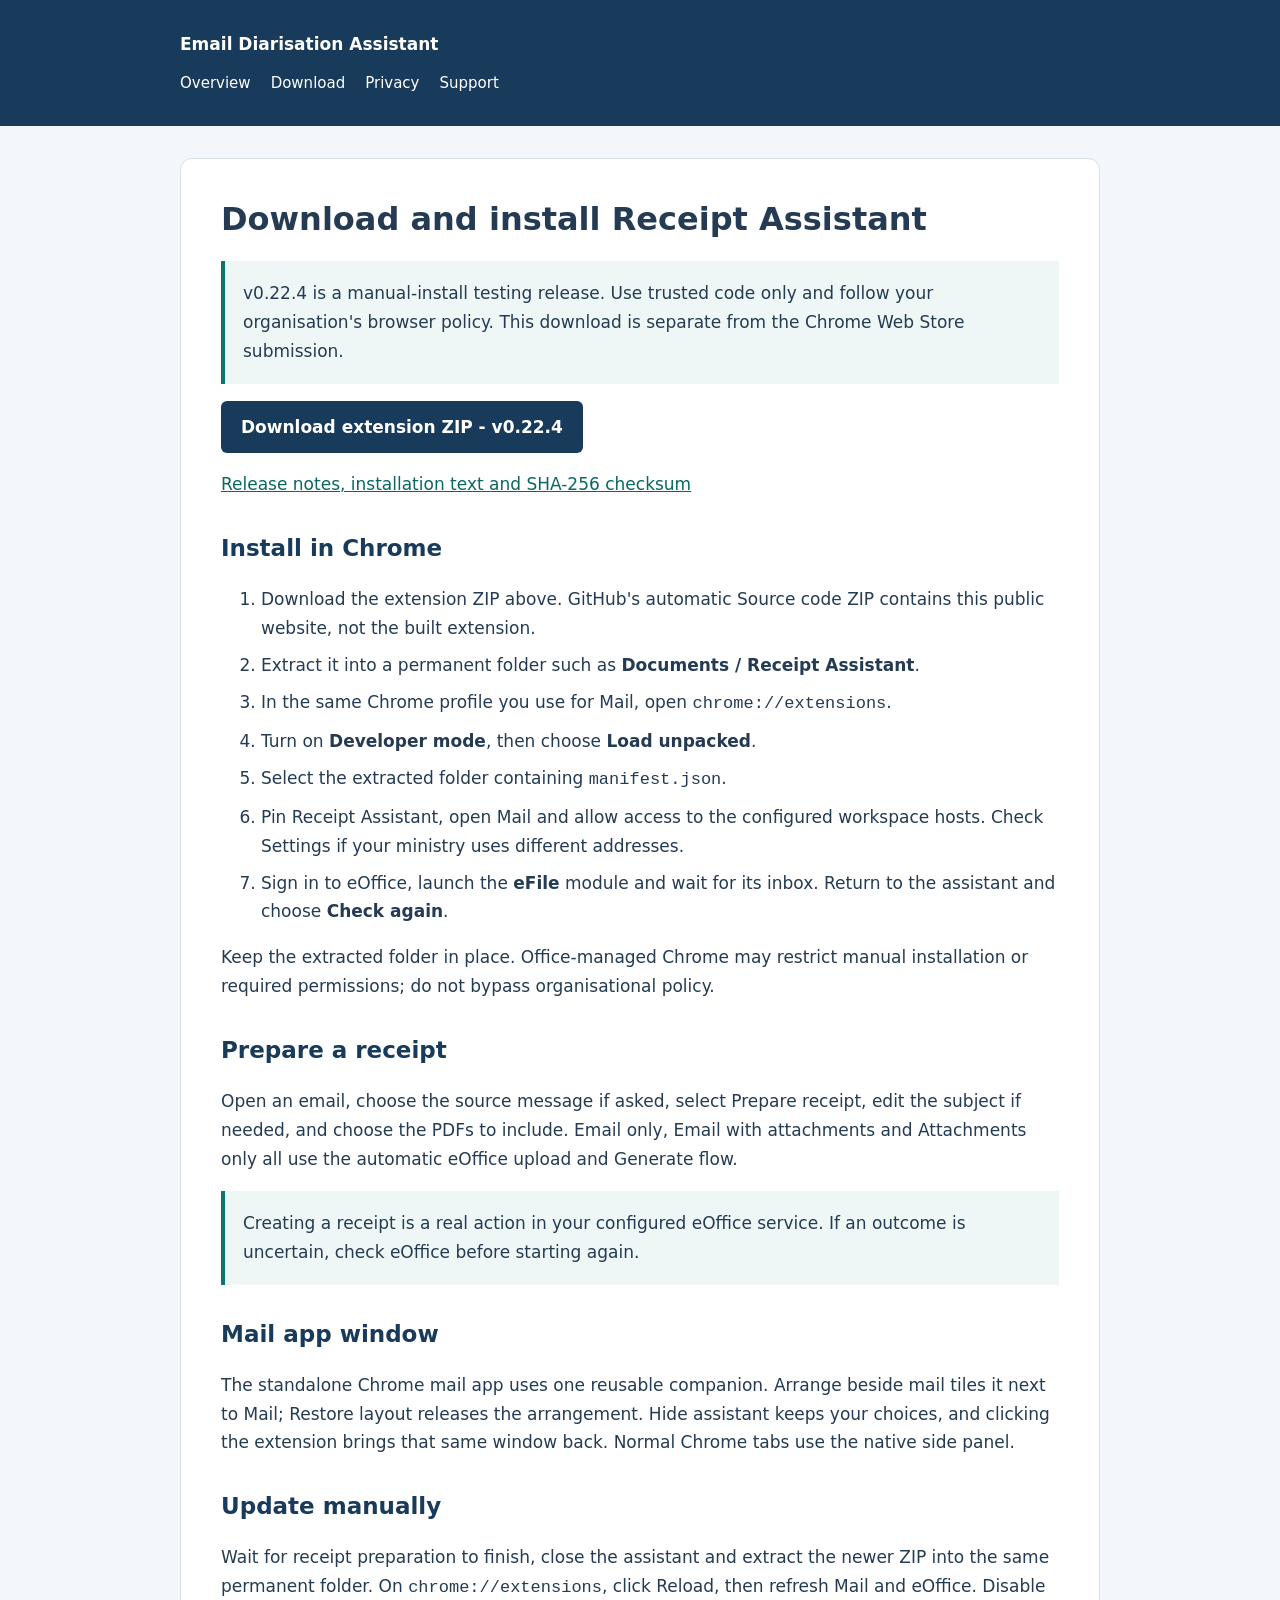
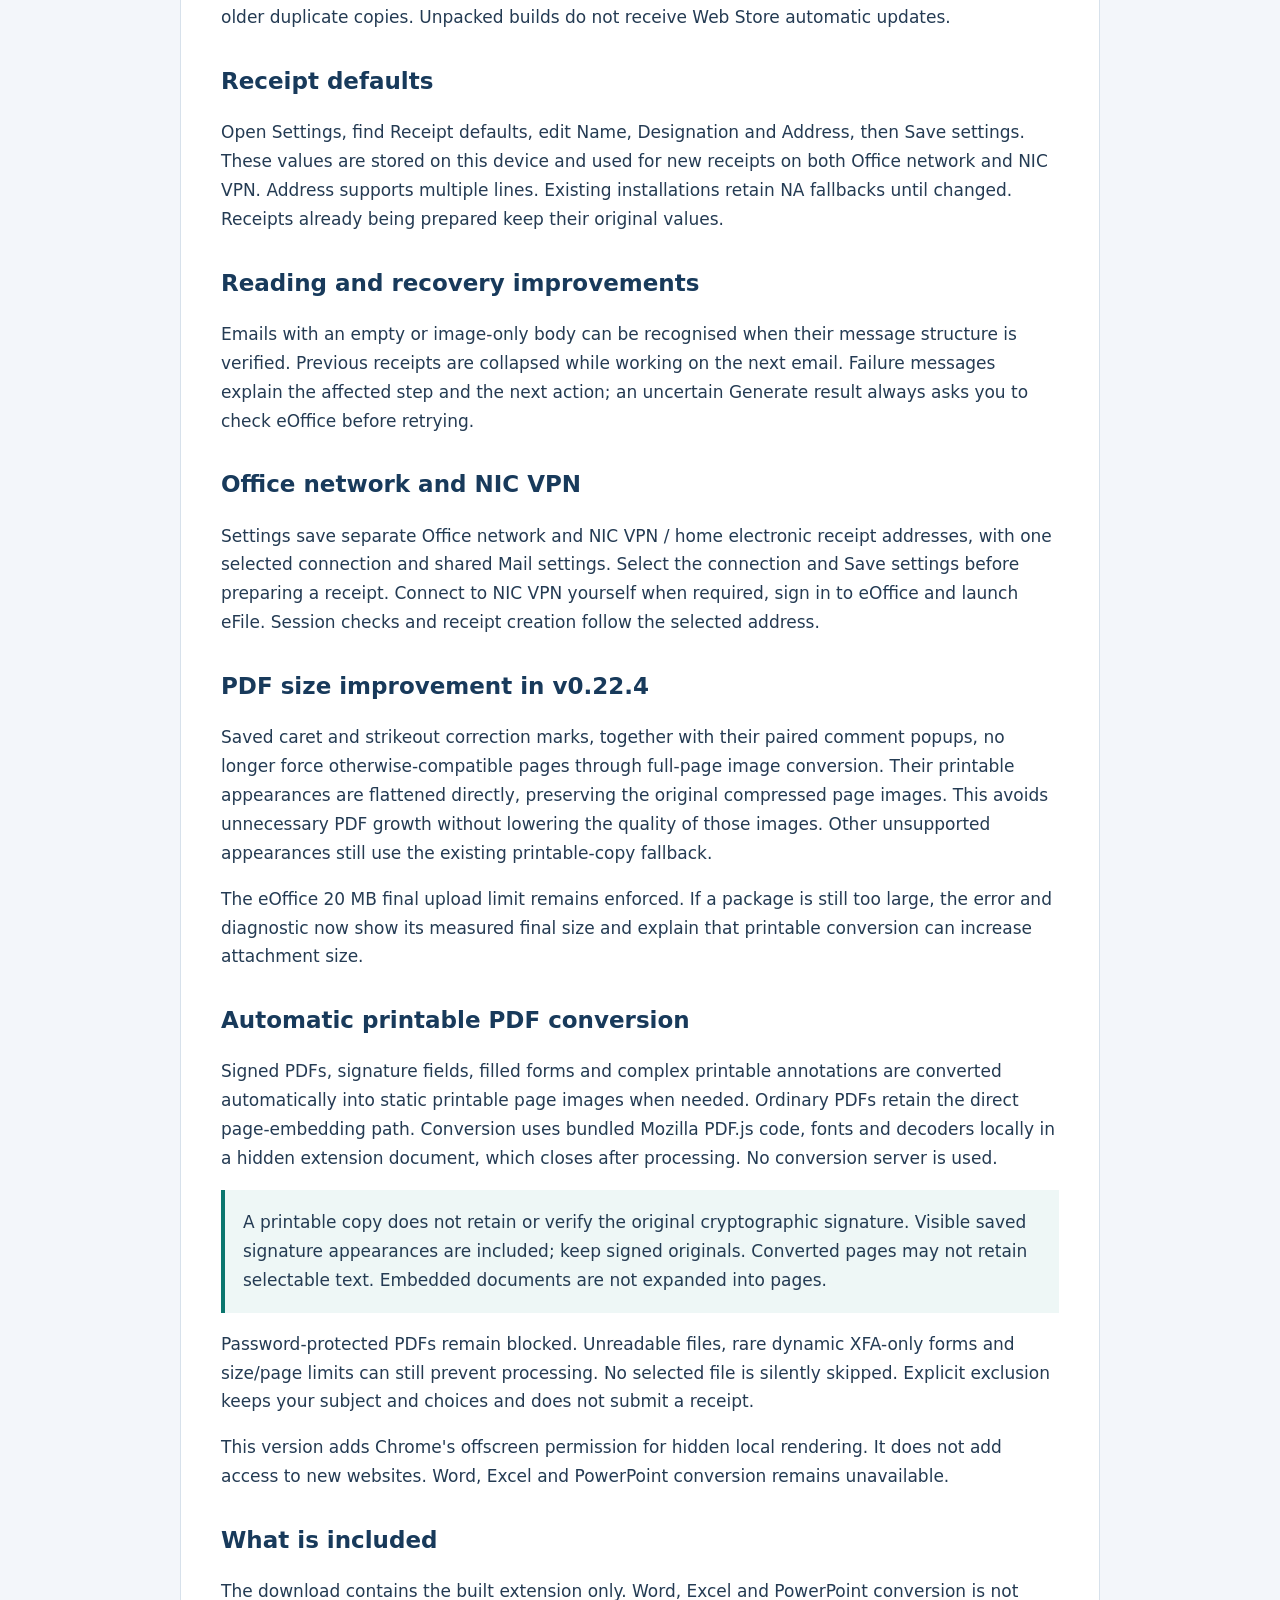
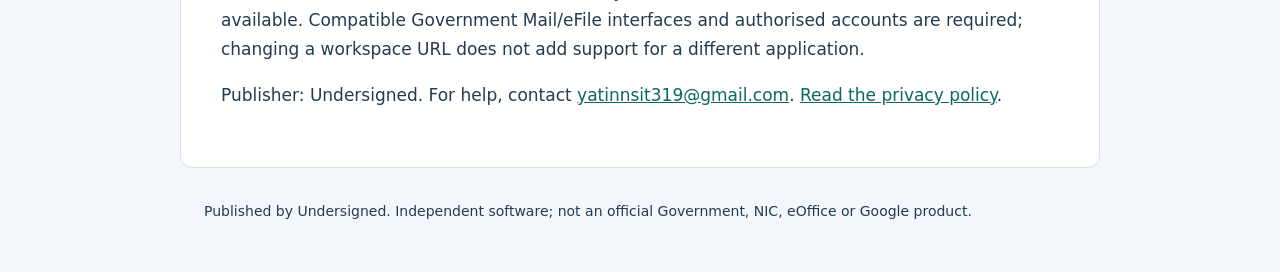
==== commit b7985490: "Publish v0.22.4 PDF size preservation fix" ====
--- a/download.html
+++ b/download.html
@@ -1 +1 @@
-<!doctype html><html lang="en"><head><meta charset="utf-8"><meta name="viewport" content="width=device-width,initial-scale=1"><meta name="referrer" content="no-referrer"><meta http-equiv="Content-Security-Policy" content="default-src 'none'; style-src 'self'; img-src 'self'; base-uri 'none'; form-action 'none'"><title>Download | Receipt Assistant</title><link rel="stylesheet" href="style.css"></head><body><header><strong>Email Diarisation Assistant</strong><nav><a href="index.html">Overview</a><a href="download.html">Download</a><a href="privacy.html">Privacy</a><a href="support.html">Support</a></nav></header><main><h1>Download and install Receipt Assistant</h1><p class="notice">v0.22.3 is a manual-install testing release. Use trusted code only and follow your organisation's browser policy. This download is separate from the Chrome Web Store submission.</p><p><a class="download-button" href="https://github.com/leapfrog7/receipt-assistant-site/releases/download/v0.22.3/email-diarisation-assistant-0.22.3.zip">Download extension ZIP - v0.22.3</a></p><p><a href="https://github.com/leapfrog7/receipt-assistant-site/releases/tag/v0.22.3">Release notes, installation text and SHA-256 checksum</a></p><h2>Install in Chrome</h2><ol><li>Download the extension ZIP above. GitHub's automatic Source code ZIP contains this public website, not the built extension.</li><li>Extract it into a permanent folder such as <strong>Documents / Receipt Assistant</strong>.</li><li>In the same Chrome profile you use for Mail, open <code>chrome://extensions</code>.</li><li>Turn on <strong>Developer mode</strong>, then choose <strong>Load unpacked</strong>.</li><li>Select the extracted folder containing <code>manifest.json</code>.</li><li>Pin Receipt Assistant, open Mail and allow access to the configured workspace hosts. Check Settings if your ministry uses different addresses.</li><li>Sign in to eOffice, launch the <strong>eFile</strong> module and wait for its inbox. Return to the assistant and choose <strong>Check again</strong>.</li></ol><p>Keep the extracted folder in place. Office-managed Chrome may restrict manual installation or required permissions; do not bypass organisational policy.</p><h2>Prepare a receipt</h2><p>Open an email, choose the source message if asked, select Prepare receipt, edit the subject if needed, and choose the PDFs to include. Email only, Email with attachments and Attachments only all use the automatic eOffice upload and Generate flow.</p><p class="notice">Creating a receipt is a real action in your configured eOffice service. If an outcome is uncertain, check eOffice before starting again.</p><h2>Mail app window</h2><p>The standalone Chrome mail app uses one reusable companion. Arrange beside mail tiles it next to Mail; Restore layout releases the arrangement. Hide assistant keeps your choices, and clicking the extension brings that same window back. Normal Chrome tabs use the native side panel.</p><h2>Update manually</h2><p>Wait for receipt preparation to finish, close the assistant and extract the newer ZIP into the same permanent folder. On <code>chrome://extensions</code>, click Reload, then refresh Mail and eOffice. Disable older duplicate copies. Unpacked builds do not receive Web Store automatic updates.</p><h2>Receipt defaults</h2><p>Open Settings, find Receipt defaults, edit Name, Designation and Address, then Save settings. These values are stored on this device and used for new receipts on both Office network and NIC VPN. Address supports multiple lines. Existing installations retain NA fallbacks until changed. Receipts already being prepared keep their original values.</p><h2>Reading and recovery improvements</h2><p>Emails with an empty or image-only body can be recognised when their message structure is verified. Previous receipts are collapsed while working on the next email. Failure messages explain the affected step and the next action; an uncertain Generate result always asks you to check eOffice before retrying.</p><h2>Office network and NIC VPN</h2><p>Settings save separate Office network and NIC VPN / home electronic receipt addresses, with one selected connection and shared Mail settings. Select the connection and Save settings before preparing a receipt. Connect to NIC VPN yourself when required, sign in to eOffice and launch eFile. Session checks and receipt creation follow the selected address.</p><h2>Automatic printable PDF conversion</h2><p>Signed PDFs, signature fields, filled forms and complex printable annotations are converted automatically into static printable page images when needed. Ordinary PDFs retain the direct page-embedding path. Conversion uses bundled Mozilla PDF.js code, fonts and decoders locally in a hidden extension document, which closes after processing. No conversion server is used.</p><p class="notice">A printable copy does not retain or verify the original cryptographic signature. Visible saved signature appearances are included; keep signed originals. Converted pages may not retain selectable text. Embedded documents are not expanded into pages.</p><p>Password-protected PDFs remain blocked. Unreadable files, rare dynamic XFA-only forms and size/page limits can still prevent processing. No selected file is silently skipped. Explicit exclusion keeps your subject and choices and does not submit a receipt.</p><p>This version adds Chrome's offscreen permission for hidden local rendering. It does not add access to new websites. Word, Excel and PowerPoint conversion remains unavailable.</p><h2>What is included</h2><p>The download contains the built extension only. Word, Excel and PowerPoint conversion is not available. Compatible Government Mail/eFile interfaces and authorised accounts are required; changing a workspace URL does not add support for a different application.</p><p>Publisher: Undersigned. For help, contact <a href="mailto:yatinnsit319@gmail.com">yatinnsit319@gmail.com</a>. <a href="privacy.html">Read the privacy policy</a>.</p></main><footer>Published by Undersigned. Independent software; not an official Government, NIC, eOffice or Google product.</footer></body></html>
+<!doctype html><html lang="en"><head><meta charset="utf-8"><meta name="viewport" content="width=device-width,initial-scale=1"><meta name="referrer" content="no-referrer"><meta http-equiv="Content-Security-Policy" content="default-src 'none'; style-src 'self'; img-src 'self'; base-uri 'none'; form-action 'none'"><title>Download | Receipt Assistant</title><link rel="stylesheet" href="style.css"></head><body><header><strong>Email Diarisation Assistant</strong><nav><a href="index.html">Overview</a><a href="download.html">Download</a><a href="privacy.html">Privacy</a><a href="support.html">Support</a></nav></header><main><h1>Download and install Receipt Assistant</h1><p class="notice">v0.22.4 is a manual-install testing release. Use trusted code only and follow your organisation's browser policy. This download is separate from the Chrome Web Store submission.</p><p><a class="download-button" href="https://github.com/leapfrog7/receipt-assistant-site/releases/download/v0.22.4/email-diarisation-assistant-0.22.4.zip">Download extension ZIP - v0.22.4</a></p><p><a href="https://github.com/leapfrog7/receipt-assistant-site/releases/tag/v0.22.4">Release notes, installation text and SHA-256 checksum</a></p><h2>Install in Chrome</h2><ol><li>Download the extension ZIP above. GitHub's automatic Source code ZIP contains this public website, not the built extension.</li><li>Extract it into a permanent folder such as <strong>Documents / Receipt Assistant</strong>.</li><li>In the same Chrome profile you use for Mail, open <code>chrome://extensions</code>.</li><li>Turn on <strong>Developer mode</strong>, then choose <strong>Load unpacked</strong>.</li><li>Select the extracted folder containing <code>manifest.json</code>.</li><li>Pin Receipt Assistant, open Mail and allow access to the configured workspace hosts. Check Settings if your ministry uses different addresses.</li><li>Sign in to eOffice, launch the <strong>eFile</strong> module and wait for its inbox. Return to the assistant and choose <strong>Check again</strong>.</li></ol><p>Keep the extracted folder in place. Office-managed Chrome may restrict manual installation or required permissions; do not bypass organisational policy.</p><h2>Prepare a receipt</h2><p>Open an email, choose the source message if asked, select Prepare receipt, edit the subject if needed, and choose the PDFs to include. Email only, Email with attachments and Attachments only all use the automatic eOffice upload and Generate flow.</p><p class="notice">Creating a receipt is a real action in your configured eOffice service. If an outcome is uncertain, check eOffice before starting again.</p><h2>Mail app window</h2><p>The standalone Chrome mail app uses one reusable companion. Arrange beside mail tiles it next to Mail; Restore layout releases the arrangement. Hide assistant keeps your choices, and clicking the extension brings that same window back. Normal Chrome tabs use the native side panel.</p><h2>Update manually</h2><p>Wait for receipt preparation to finish, close the assistant and extract the newer ZIP into the same permanent folder. On <code>chrome://extensions</code>, click Reload, then refresh Mail and eOffice. Disable older duplicate copies. Unpacked builds do not receive Web Store automatic updates.</p><h2>Receipt defaults</h2><p>Open Settings, find Receipt defaults, edit Name, Designation and Address, then Save settings. These values are stored on this device and used for new receipts on both Office network and NIC VPN. Address supports multiple lines. Existing installations retain NA fallbacks until changed. Receipts already being prepared keep their original values.</p><h2>Reading and recovery improvements</h2><p>Emails with an empty or image-only body can be recognised when their message structure is verified. Previous receipts are collapsed while working on the next email. Failure messages explain the affected step and the next action; an uncertain Generate result always asks you to check eOffice before retrying.</p><h2>Office network and NIC VPN</h2><p>Settings save separate Office network and NIC VPN / home electronic receipt addresses, with one selected connection and shared Mail settings. Select the connection and Save settings before preparing a receipt. Connect to NIC VPN yourself when required, sign in to eOffice and launch eFile. Session checks and receipt creation follow the selected address.</p><h2>PDF size improvement in v0.22.4</h2><p>Saved caret and strikeout correction marks, together with their paired comment popups, no longer force otherwise-compatible pages through full-page image conversion. Their printable appearances are flattened directly, preserving the original compressed page images. This avoids unnecessary PDF growth without lowering the quality of those images. Other unsupported appearances still use the existing printable-copy fallback.</p><p>The eOffice 20 MB final upload limit remains enforced. If a package is still too large, the error and diagnostic now show its measured final size and explain that printable conversion can increase attachment size.</p><h2>Automatic printable PDF conversion</h2><p>Signed PDFs, signature fields, filled forms and complex printable annotations are converted automatically into static printable page images when needed. Ordinary PDFs retain the direct page-embedding path. Conversion uses bundled Mozilla PDF.js code, fonts and decoders locally in a hidden extension document, which closes after processing. No conversion server is used.</p><p class="notice">A printable copy does not retain or verify the original cryptographic signature. Visible saved signature appearances are included; keep signed originals. Converted pages may not retain selectable text. Embedded documents are not expanded into pages.</p><p>Password-protected PDFs remain blocked. Unreadable files, rare dynamic XFA-only forms and size/page limits can still prevent processing. No selected file is silently skipped. Explicit exclusion keeps your subject and choices and does not submit a receipt.</p><p>This version adds Chrome's offscreen permission for hidden local rendering. It does not add access to new websites. Word, Excel and PowerPoint conversion remains unavailable.</p><h2>What is included</h2><p>The download contains the built extension only. Word, Excel and PowerPoint conversion is not available. Compatible Government Mail/eFile interfaces and authorised accounts are required; changing a workspace URL does not add support for a different application.</p><p>Publisher: Undersigned. For help, contact <a href="mailto:yatinnsit319@gmail.com">yatinnsit319@gmail.com</a>. <a href="privacy.html">Read the privacy policy</a>.</p></main><footer>Published by Undersigned. Independent software; not an official Government, NIC, eOffice or Google product.</footer></body></html>
